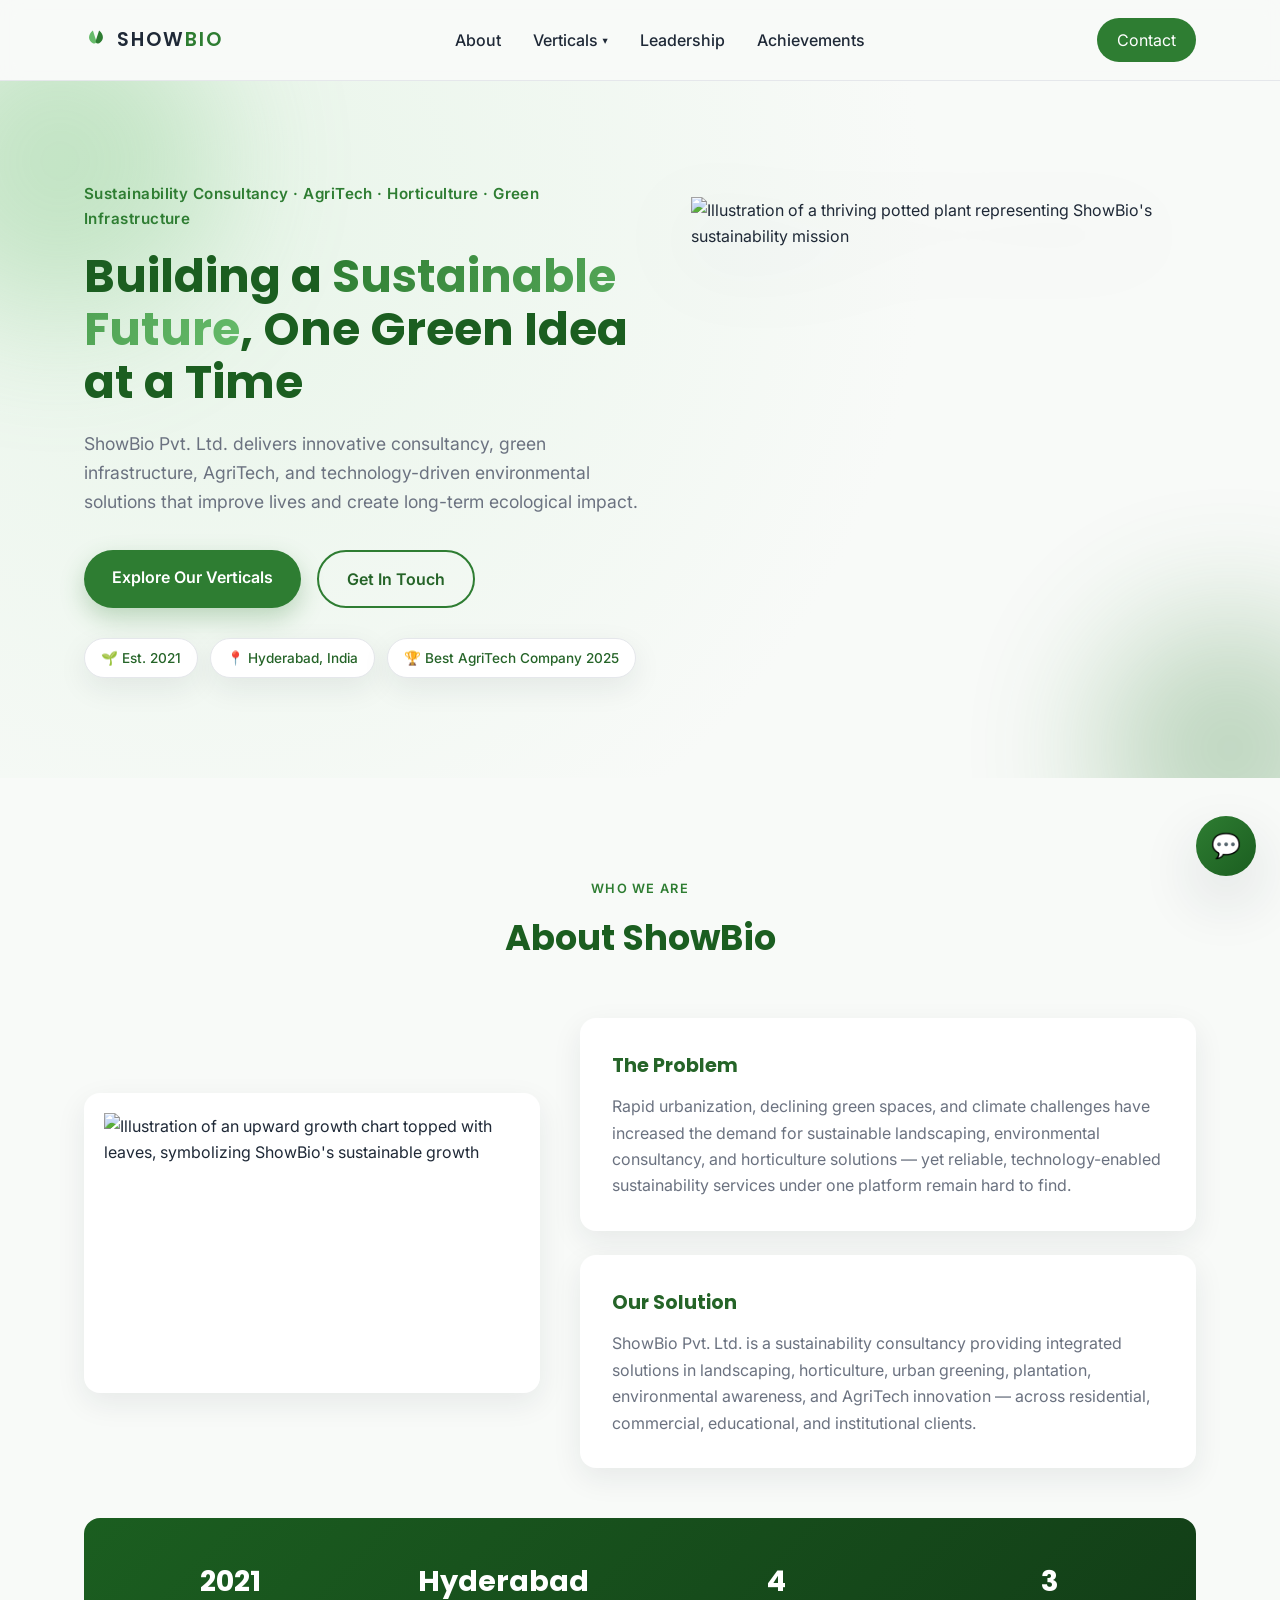
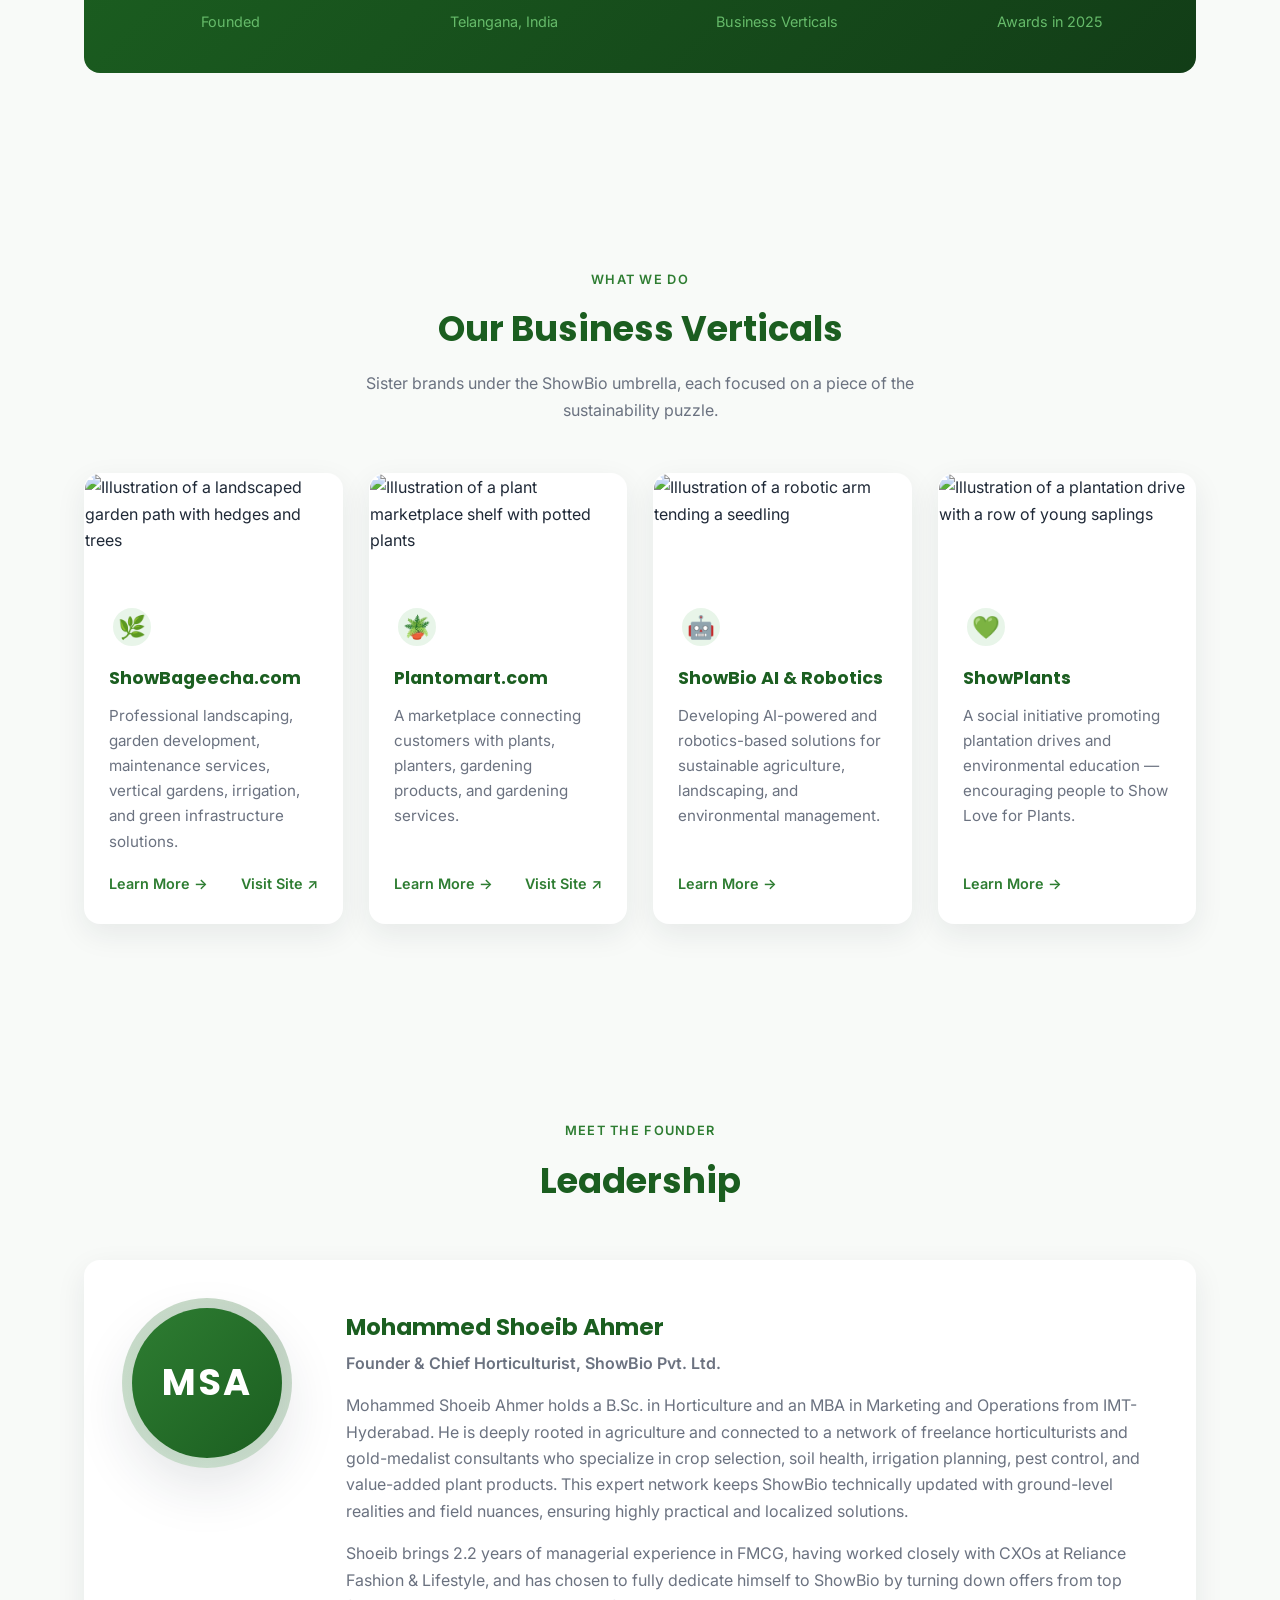
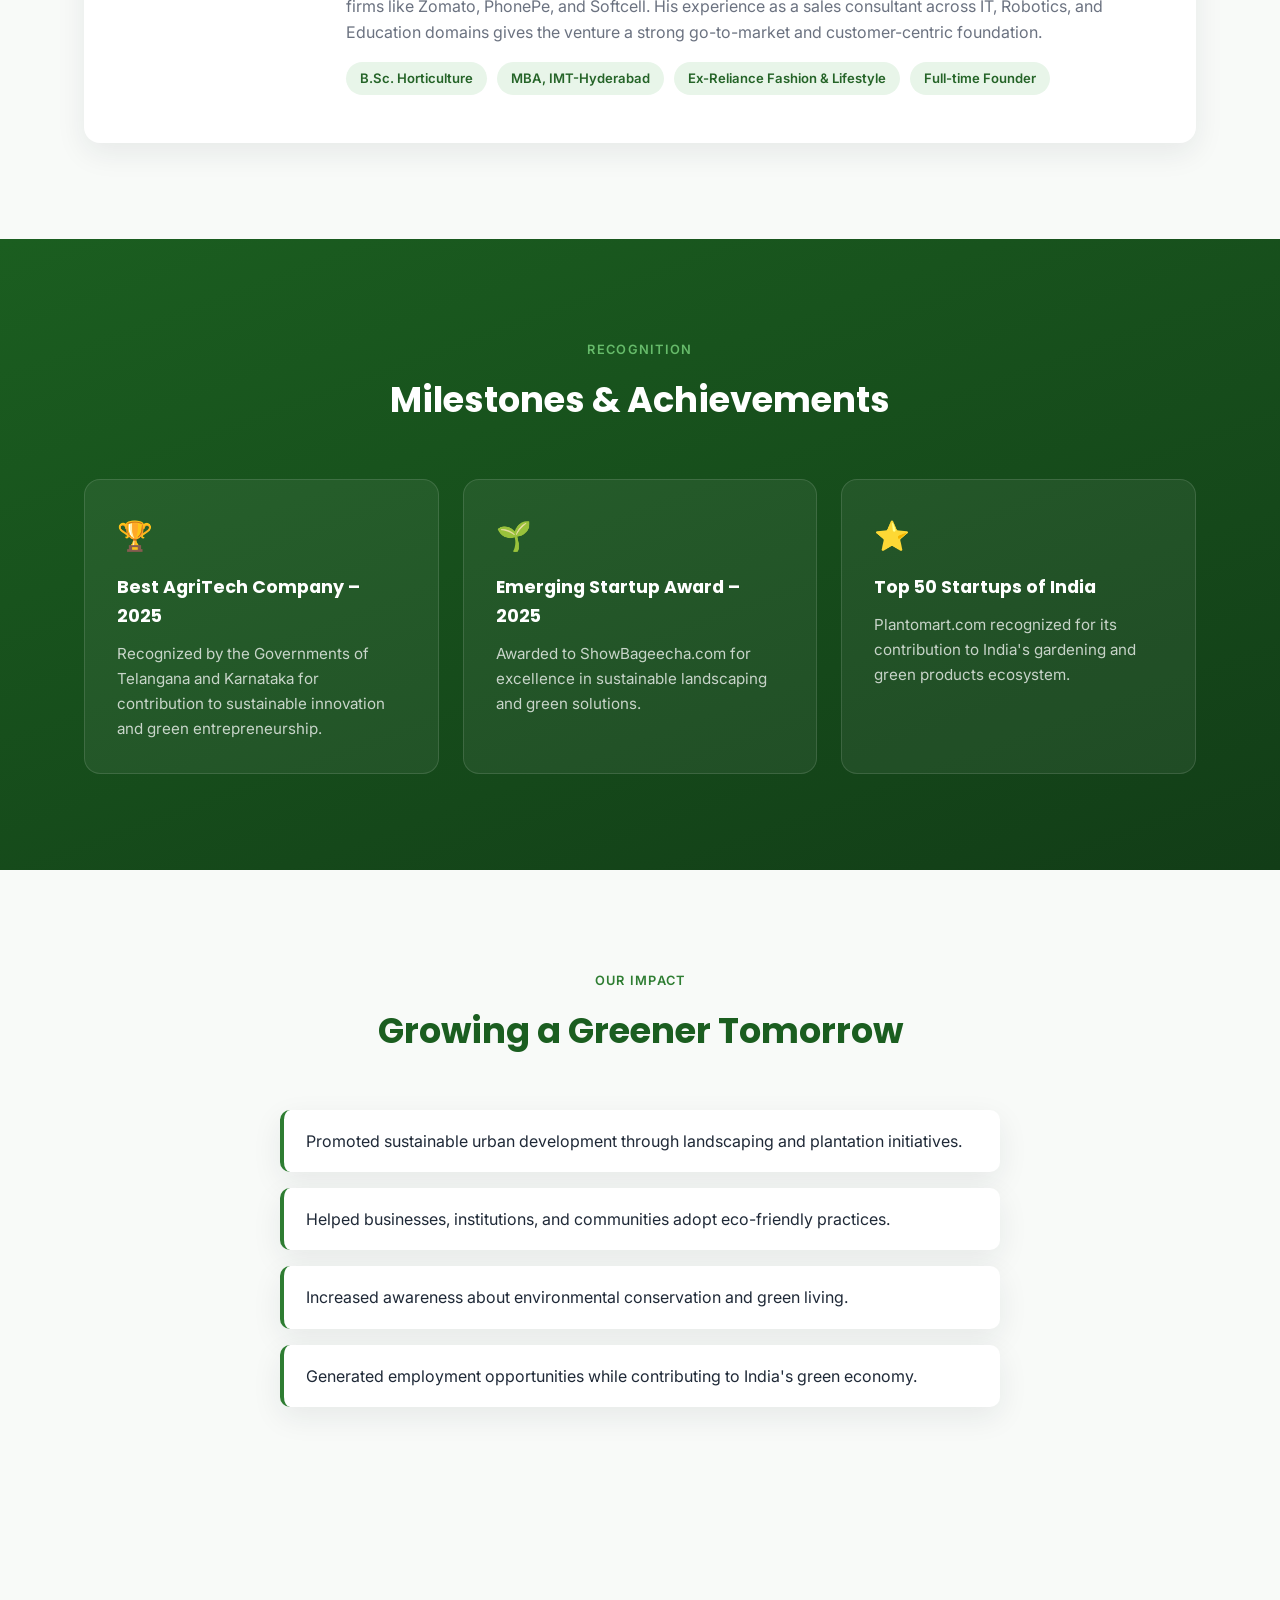
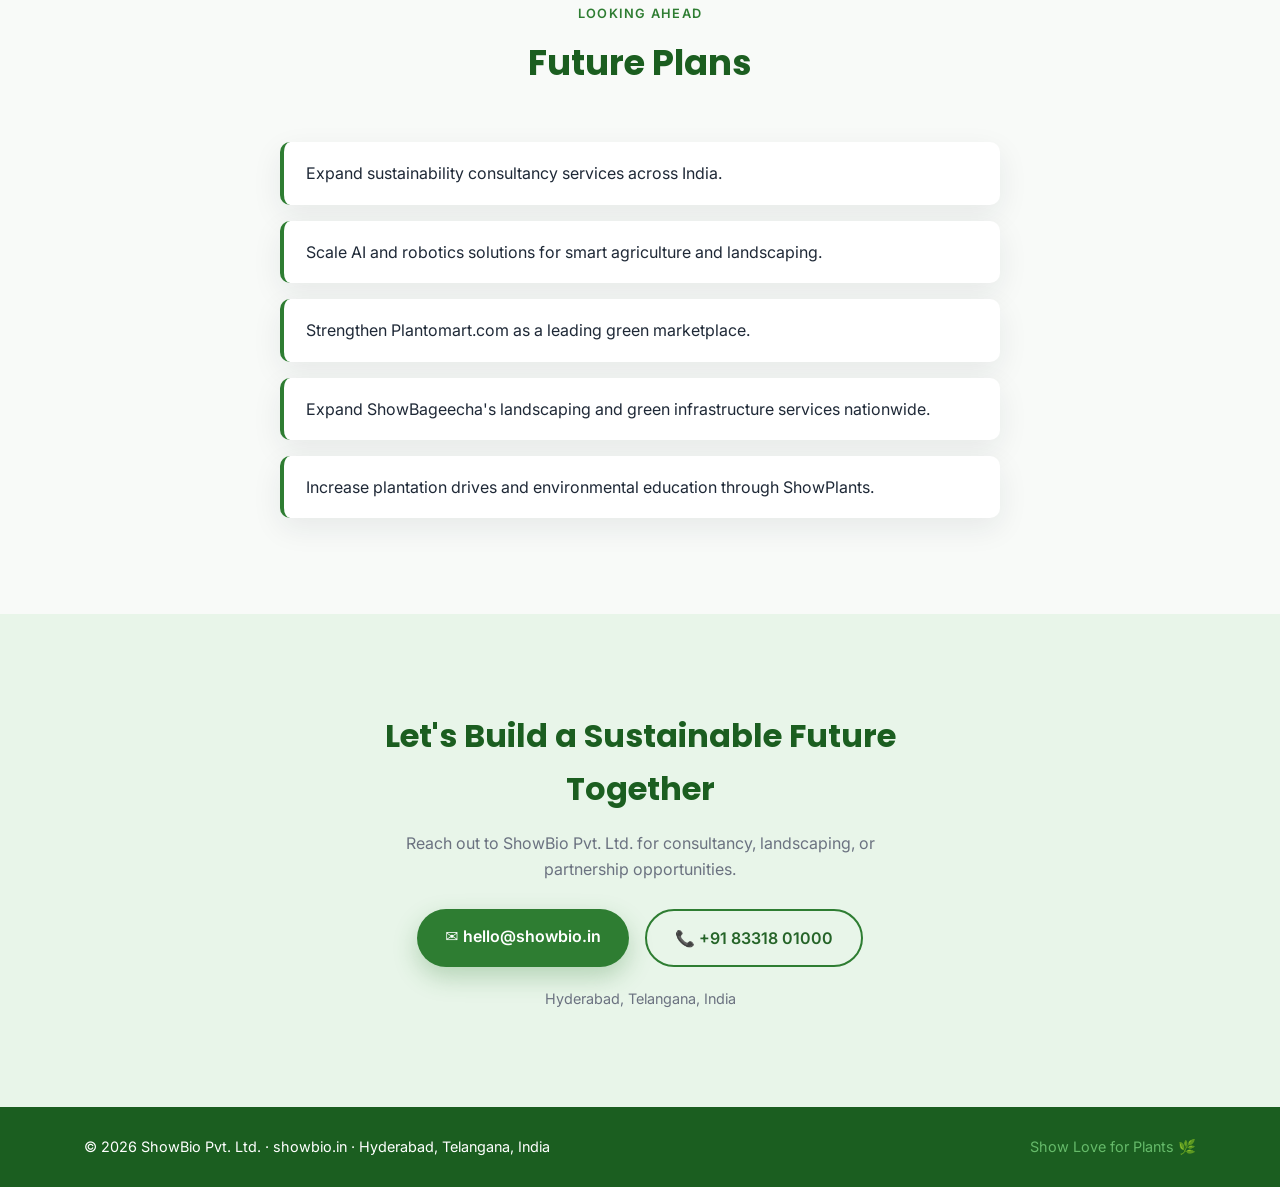
==== index.html @ b54aad0e "Add files via upload" ====
<!DOCTYPE html>
<html lang="en">
<head>
    <meta charset="UTF-8">
    <meta name="viewport" content="width=device-width, initial-scale=1.0">

    <title>ShowBio Pvt. Ltd. | Sustainability Consultancy, AgriTech &amp; Green Infrastructure | Hyderabad</title>
    <meta name="description" content="ShowBio Pvt. Ltd. is a Hyderabad-based sustainability consultancy delivering landscaping, AgriTech, green infrastructure and environmental solutions across India. Home to ShowBageecha, Plantomart, ShowBio AI & Robotics and ShowPlants.">
    <meta name="keywords" content="ShowBio, sustainability consultancy, AgriTech, landscaping Hyderabad, green infrastructure, horticulture consultancy, ShowBageecha, Plantomart, urban greening India">
    <meta name="author" content="ShowBio Pvt. Ltd.">
    <meta name="robots" content="index, follow">
    <link rel="canonical" href="https://showbio.in/">

    <meta property="og:type" content="website">
    <meta property="og:title" content="ShowBio Pvt. Ltd. | Sustainability Consultancy, AgriTech & Green Infrastructure">
    <meta property="og:description" content="Integrated sustainability consultancy across landscaping, AgriTech, green infrastructure and environmental education. Founded in Hyderabad, 2021.">
    <meta property="og:url" content="https://showbio.in/">
    <meta property="og:site_name" content="ShowBio Pvt. Ltd.">
    <meta name="twitter:card" content="summary">
    <meta name="twitter:title" content="ShowBio Pvt. Ltd. | Sustainability Consultancy & AgriTech">
    <meta name="twitter:description" content="Integrated sustainability consultancy across landscaping, AgriTech, green infrastructure and environmental education.">

    <link rel="icon" href="data:image/svg+xml,%3Csvg xmlns='http://www.w3.org/2000/svg' viewBox='0 0 100 100'%3E%3Ctext y='.9em' font-size='90'%3E%F0%9F%8C%BF%3C/text%3E%3C/svg%3E">

    <link rel="preconnect" href="https://fonts.googleapis.com">
    <link rel="preconnect" href="https://fonts.gstatic.com" crossorigin>
    <link href="https://fonts.googleapis.com/css2?family=Poppins:wght@600;700;800&family=Inter:wght@400;500;600&display=swap" rel="stylesheet">

    <link rel="stylesheet" href="style.css">

    <script type="application/ld+json">
    {
        "@context": "https://schema.org",
        "@type": "Organization",
        "name": "ShowBio Pvt. Ltd.",
        "url": "https://showbio.in",
        "foundingDate": "2021",
        "founder": {
            "@type": "Person",
            "name": "Mohammed Shoeib Ahmer",
            "jobTitle": "Founder & Chief Horticulturist"
        },
        "address": {
            "@type": "PostalAddress",
            "addressLocality": "Hyderabad",
            "addressRegion": "Telangana",
            "addressCountry": "IN"
        },
        "telephone": "+91-8331801000",
        "email": "hello@showbio.in",
        "sameAs": [
            "https://www.showbageecha.com",
            "https://www.plantomart.com"
        ],
        "award": [
            "Best AgriTech Company 2025 - Governments of Telangana and Karnataka",
            "Emerging Startup Award 2025 - ShowBageecha.com",
            "Top 50 Startups of India - Plantomart.com"
        ]
    }
    </script>
</head>
<body>

    <a href="#main" class="skip-link">Skip to content</a>

    <header class="site-header">
        <nav class="navbar container">
            <a href="#" class="logo-mark" aria-label="ShowBio home">
                <svg class="leaf-icon" viewBox="0 0 24 24" aria-hidden="true">
                    <path d="M12 2 C6 4 4 10 8 14 C10 16 12 15 12 12 C12 9 12 5 12 2Z" fill="#66bb6a" transform="rotate(-18 12 12)"/>
                    <path d="M12 2 C18 4 20 10 16 14 C14 16 12 15 12 12 C12 9 12 5 12 2Z" fill="#2e7d32" transform="rotate(18 12 12)"/>
                </svg>
                <span class="logo-word">SHOW<span class="logo-accent">BIO</span></span>
            </a>
            <ul class="nav-links" id="navLinks">
                <li><a href="#about">About</a></li>
                <li class="has-dropdown">
                    <button class="dropdown-toggle" aria-haspopup="true" aria-expanded="false">Verticals <span class="chevron" aria-hidden="true">&#9662;</span></button>
                    <ul class="dropdown-menu">
                        <li><a href="showbageecha.html">🌿 ShowBageecha</a></li>
                        <li><a href="plantomart.html">🪴 Plantomart</a></li>
                        <li><a href="ai-robotics.html">🤖 AI &amp; Robotics</a></li>
                        <li><a href="showplants.html">💚 ShowPlants</a></li>
                    </ul>
                </li>
                <li><a href="#leadership">Leadership</a></li>
                <li><a href="#achievements">Achievements</a></li>
                <li class="nav-contact-mobile"><a href="#contact" class="btn-nav">Contact</a></li>
            </ul>
            <div class="nav-right">
                <a href="#contact" class="btn-nav desktop-cta">Contact</a>
                <button class="nav-toggle" id="navToggle" aria-label="Toggle navigation" aria-expanded="false">
                    <span></span><span></span><span></span>
                </button>
            </div>
        </nav>
    </header>

    <main id="main">
        <section class="hero">
            <div class="hero-blob blob-1" aria-hidden="true"></div>
            <div class="hero-blob blob-2" aria-hidden="true"></div>
            <div class="container hero-grid">
                <div class="hero-content reveal">
                    <p class="eyebrow">Sustainability Consultancy &middot; AgriTech &middot; Horticulture &middot; Green Infrastructure</p>
                    <h1>Building a <span class="text-gradient">Sustainable Future</span>, One Green Idea at a Time</h1>
                    <p class="hero-sub">
                        ShowBio Pvt. Ltd. delivers innovative consultancy, green infrastructure, AgriTech,
                        and technology-driven environmental solutions that improve lives and create
                        long-term ecological impact.
                    </p>
                    <div class="hero-cta">
                        <a href="#verticals" class="btn btn-primary">Explore Our Verticals</a>
                        <a href="#contact" class="btn btn-outline">Get In Touch</a>
                    </div>
                    <div class="hero-chips">
                        <span>🌱 Est. 2021</span>
                        <span>📍 Hyderabad, India</span>
                        <span>🏆 Best AgriTech Company 2025</span>
                    </div>
                </div>
                <div class="hero-media reveal">
                    <img src="assets/hero-illustration.svg" alt="Illustration of a thriving potted plant representing ShowBio's sustainability mission" width="520" height="480">
                </div>
            </div>
        </section>

        <section id="about" class="section about">
            <div class="container">
                <div class="section-heading reveal">
                    <span class="tag">Who We Are</span>
                    <h2>About ShowBio</h2>
                </div>
                <div class="about-split">
                    <div class="about-media reveal">
                        <img src="assets/img-growth.svg" alt="Illustration of an upward growth chart topped with leaves, symbolizing ShowBio's sustainable growth" width="400" height="260">
                    </div>
                    <div class="about-grid">
                        <div class="about-card reveal">
                            <h3>The Problem</h3>
                            <p>
                                Rapid urbanization, declining green spaces, and climate challenges have
                                increased the demand for sustainable landscaping, environmental consultancy,
                                and horticulture solutions &mdash; yet reliable, technology-enabled sustainability
                                services under one platform remain hard to find.
                            </p>
                        </div>
                        <div class="about-card reveal">
                            <h3>Our Solution</h3>
                            <p>
                                ShowBio Pvt. Ltd. is a sustainability consultancy providing integrated solutions
                                in landscaping, horticulture, urban greening, plantation, environmental awareness,
                                and AgriTech innovation &mdash; across residential, commercial, educational, and
                                institutional clients.
                            </p>
                        </div>
                    </div>
                </div>
                <div class="facts-strip reveal">
                    <div class="fact"><strong data-count="2021" data-suffix="">0</strong><span>Founded</span></div>
                    <div class="fact"><strong>Hyderabad</strong><span>Telangana, India</span></div>
                    <div class="fact"><strong data-count="4" data-suffix="">0</strong><span>Business Verticals</span></div>
                    <div class="fact"><strong data-count="3" data-suffix="">0</strong><span>Awards in 2025</span></div>
                </div>
            </div>
        </section>

        <section id="verticals" class="section verticals">
            <div class="container">
                <div class="section-heading reveal">
                    <span class="tag">What We Do</span>
                    <h2>Our Business Verticals</h2>
                    <p class="section-sub">Sister brands under the ShowBio umbrella, each focused on a piece of the sustainability puzzle.</p>
                </div>
                <div class="card-grid">
                    <article class="vertical-card reveal">
                        <div class="card-cover">
                            <img src="assets/img-landscaping.svg" alt="Illustration of a landscaped garden path with hedges and trees" width="400" height="240" loading="lazy">
                        </div>
                        <div class="vertical-card-body">
                            <div class="icon-badge">🌿</div>
                            <h3>ShowBageecha.com</h3>
                            <p>Professional landscaping, garden development, maintenance services, vertical gardens, irrigation, and green infrastructure solutions.</p>
                            <div class="card-link-row">
                                <a href="showbageecha.html" class="card-link">Learn More &rarr;</a>
                                <a href="https://www.showbageecha.com" target="_blank" rel="noopener noreferrer" class="card-link">Visit Site &nearr;</a>
                            </div>
                        </div>
                    </article>
                    <article class="vertical-card reveal">
                        <div class="card-cover">
                            <img src="assets/img-marketplace.svg" alt="Illustration of a plant marketplace shelf with potted plants" width="400" height="240" loading="lazy">
                        </div>
                        <div class="vertical-card-body">
                            <div class="icon-badge">🪴</div>
                            <h3>Plantomart.com</h3>
                            <p>A marketplace connecting customers with plants, planters, gardening products, and gardening services.</p>
                            <div class="card-link-row">
                                <a href="plantomart.html" class="card-link">Learn More &rarr;</a>
                                <a href="https://www.plantomart.com" target="_blank" rel="noopener noreferrer" class="card-link">Visit Site &nearr;</a>
                            </div>
                        </div>
                    </article>
                    <article class="vertical-card reveal">
                        <div class="card-cover">
                            <img src="assets/img-robotics.svg" alt="Illustration of a robotic arm tending a seedling" width="400" height="240" loading="lazy">
                        </div>
                        <div class="vertical-card-body">
                            <div class="icon-badge">🤖</div>
                            <h3>ShowBio AI &amp; Robotics</h3>
                            <p>Developing AI-powered and robotics-based solutions for sustainable agriculture, landscaping, and environmental management.</p>
                            <a href="ai-robotics.html" class="card-link">Learn More &rarr;</a>
                        </div>
                    </article>
                    <article class="vertical-card reveal">
                        <div class="card-cover">
                            <img src="assets/img-plantation.svg" alt="Illustration of a plantation drive with a row of young saplings" width="400" height="240" loading="lazy">
                        </div>
                        <div class="vertical-card-body">
                            <div class="icon-badge">💚</div>
                            <h3>ShowPlants</h3>
                            <p>A social initiative promoting plantation drives and environmental education &mdash; encouraging people to Show Love for Plants.</p>
                            <a href="showplants.html" class="card-link">Learn More &rarr;</a>
                        </div>
                    </article>
                </div>
            </div>
        </section>

        <section id="leadership" class="section leadership">
            <div class="container">
                <div class="section-heading reveal">
                    <span class="tag">Meet the Founder</span>
                    <h2>Leadership</h2>
                </div>
                <div class="leader-card reveal">
                    <div class="leader-avatar-wrap">
                        <div class="leader-avatar-ring" aria-hidden="true"></div>
                        <div class="leader-avatar" aria-hidden="true">MSA</div>
                    </div>
                    <div class="leader-body">
                        <h3>Mohammed Shoeib Ahmer</h3>
                        <p class="leader-title">Founder &amp; Chief Horticulturist, ShowBio Pvt. Ltd.</p>
                        <p>
                            Mohammed Shoeib Ahmer holds a B.Sc. in Horticulture and an MBA in Marketing and
                            Operations from IMT-Hyderabad. He is deeply rooted in agriculture and connected to
                            a network of freelance horticulturists and gold-medalist consultants who specialize
                            in crop selection, soil health, irrigation planning, pest control, and value-added
                            plant products. This expert network keeps ShowBio technically updated with
                            ground-level realities and field nuances, ensuring highly practical and localized
                            solutions.
                        </p>
                        <p>
                            Shoeib brings 2.2 years of managerial experience in FMCG, having worked closely with
                            CXOs at Reliance Fashion &amp; Lifestyle, and has chosen to fully dedicate himself to
                            ShowBio by turning down offers from top firms like Zomato, PhonePe, and Softcell.
                            His experience as a sales consultant across IT, Robotics, and Education domains gives
                            the venture a strong go-to-market and customer-centric foundation.
                        </p>
                        <div class="leader-tags">
                            <span>B.Sc. Horticulture</span>
                            <span>MBA, IMT-Hyderabad</span>
                            <span>Ex-Reliance Fashion &amp; Lifestyle</span>
                            <span>Full-time Founder</span>
                        </div>
                    </div>
                </div>
            </div>
        </section>

        <section id="achievements" class="section achievements">
            <div class="container">
                <div class="section-heading light reveal">
                    <span class="tag">Recognition</span>
                    <h2>Milestones &amp; Achievements</h2>
                </div>
                <div class="achievement-grid">
                    <div class="achievement-card reveal">
                        <div class="badge">🏆</div>
                        <h3>Best AgriTech Company &ndash; 2025</h3>
                        <p>Recognized by the Governments of Telangana and Karnataka for contribution to sustainable innovation and green entrepreneurship.</p>
                    </div>
                    <div class="achievement-card reveal">
                        <div class="badge">🌱</div>
                        <h3>Emerging Startup Award &ndash; 2025</h3>
                        <p>Awarded to ShowBageecha.com for excellence in sustainable landscaping and green solutions.</p>
                    </div>
                    <div class="achievement-card reveal">
                        <div class="badge">⭐</div>
                        <h3>Top 50 Startups of India</h3>
                        <p>Plantomart.com recognized for its contribution to India's gardening and green products ecosystem.</p>
                    </div>
                </div>
            </div>
        </section>

        <section id="impact" class="section impact">
            <div class="container">
                <div class="section-heading reveal">
                    <span class="tag">Our Impact</span>
                    <h2>Growing a Greener Tomorrow</h2>
                </div>
                <ul class="impact-list reveal">
                    <li>Promoted sustainable urban development through landscaping and plantation initiatives.</li>
                    <li>Helped businesses, institutions, and communities adopt eco-friendly practices.</li>
                    <li>Increased awareness about environmental conservation and green living.</li>
                    <li>Generated employment opportunities while contributing to India's green economy.</li>
                </ul>
            </div>
        </section>

        <section id="future" class="section future">
            <div class="container">
                <div class="section-heading reveal">
                    <span class="tag">Looking Ahead</span>
                    <h2>Future Plans</h2>
                </div>
                <ul class="future-list reveal">
                    <li>Expand sustainability consultancy services across India.</li>
                    <li>Scale AI and robotics solutions for smart agriculture and landscaping.</li>
                    <li>Strengthen Plantomart.com as a leading green marketplace.</li>
                    <li>Expand ShowBageecha's landscaping and green infrastructure services nationwide.</li>
                    <li>Increase plantation drives and environmental education through ShowPlants.</li>
                </ul>
            </div>
        </section>

        <section id="contact" class="section contact">
            <div class="container contact-inner reveal">
                <h2>Let's Build a Sustainable Future Together</h2>
                <p>Reach out to ShowBio Pvt. Ltd. for consultancy, landscaping, or partnership opportunities.</p>
                <div class="contact-actions">
                    <a href="mailto:hello@showbio.in" class="btn btn-primary">✉ hello@showbio.in</a>
                    <a href="tel:+918331801000" class="btn btn-outline">📞 +91 83318 01000</a>
                </div>
                <address>Hyderabad, Telangana, India</address>
            </div>
        </section>
    </main>

    <footer class="site-footer">
        <div class="container footer-inner">
            <p>&copy; 2026 ShowBio Pvt. Ltd. &middot; showbio.in &middot; Hyderabad, Telangana, India</p>
            <p class="footer-tag">Show Love for Plants 🌿</p>
        </div>
    </footer>

    <div class="chatbot" id="chatbot">
        <button class="chatbot-toggle" id="chatbotToggle" aria-label="Open ShowBio Assistant chat" aria-expanded="false">💬</button>
        <div class="chatbot-panel" id="chatbotPanel" role="dialog" aria-label="ShowBio Assistant chat" hidden>
            <div class="chatbot-header">
                <div>
                    <strong>ShowBio Assistant</strong>
                    <span>Usually replies instantly</span>
                </div>
                <button class="chatbot-close" id="chatbotClose" aria-label="Close chat">&times;</button>
            </div>
            <div class="chatbot-messages" id="chatbotMessages">
                <div class="chatbot-msg bot">👋 Hi! I'm the ShowBio Assistant. Pick a topic below to get started.</div>
            </div>
            <div class="chatbot-quick-replies" id="chatbotQuickReplies">
                <button data-topic="services">Services</button>
                <button data-topic="mentorship">Mentorship</button>
                <button data-topic="agri">Agri</button>
                <button data-topic="startup">Startup Support</button>
                <button data-topic="appointment">Book an Appointment</button>
                <button data-topic="contact">Contact Us</button>
            </div>
        </div>
    </div>

    <script src="script.js"></script>
</body>
</html>
---- style.css ----
:root {
    --green-950: #123d17;
    --green-900: #1b5e20;
    --green-700: #256428;
    --green-600: #2e7d32;
    --green-400: #66bb6a;
    --green-100: #e8f5e9;
    --cream: #f8faf8;
    --ink: #1f2937;
    --muted: #6b7280;
    --white: #ffffff;
    --border: #e5e7eb;
    --radius: 16px;
    --shadow: 0 10px 30px rgba(31, 41, 55, 0.08);
    --shadow-lg: 0 24px 60px rgba(31, 41, 55, 0.14);
    --font-heading: "Poppins", "Segoe UI", sans-serif;
    --font-body: "Inter", "Segoe UI", system-ui, sans-serif;
}

* { box-sizing: border-box; margin: 0; padding: 0; }

html { scroll-behavior: smooth; }

body {
    font-family: var(--font-body);
    color: var(--ink);
    background: var(--cream);
    line-height: 1.65;
    overflow-x: hidden;
}

h1, h2, h3 { font-family: var(--font-heading); }

.container {
    max-width: 1160px;
    margin: 0 auto;
    padding: 0 24px;
}

img { max-width: 100%; display: block; }

a { text-decoration: none; color: inherit; }

ul { list-style: none; }

.skip-link {
    position: absolute;
    left: -999px;
    top: 0;
    background: var(--green-700);
    color: var(--white);
    padding: 12px 20px;
    z-index: 1000;
    border-radius: 0 0 8px 0;
}

.skip-link:focus { left: 0; }

/* Header / Nav */
.site-header {
    position: sticky;
    top: 0;
    z-index: 100;
    background: rgba(248, 250, 248, 0.85);
    backdrop-filter: blur(10px);
    border-bottom: 1px solid var(--border);
    transition: box-shadow 0.25s ease, padding 0.25s ease;
}

.site-header.scrolled {
    box-shadow: 0 6px 24px rgba(31, 41, 55, 0.08);
}

.navbar {
    display: grid;
    grid-template-columns: auto 1fr auto;
    align-items: center;
    gap: 20px;
    padding: 18px 24px;
}

.logo-mark {
    display: inline-flex;
    align-items: center;
    gap: 9px;
}

.leaf-icon {
    width: 24px;
    height: 24px;
}

.logo-word {
    font-family: var(--font-heading);
    font-weight: 600;
    letter-spacing: 0.1em;
    font-size: 1.2rem;
    color: var(--ink);
}

.logo-accent { color: var(--green-600); }

.nav-links {
    display: flex;
    align-items: center;
    justify-content: center;
    gap: 32px;
    font-weight: 500;
    grid-column: 2;
}

.nav-links a {
    color: var(--ink);
    position: relative;
    transition: color 0.2s ease;
}

.nav-links a:not(.btn-nav)::after {
    content: "";
    position: absolute;
    left: 0;
    bottom: -4px;
    width: 0;
    height: 2px;
    background: var(--green-600);
    transition: width 0.2s ease;
}

.nav-links a:not(.btn-nav):hover::after { width: 100%; }

.nav-links a:hover { color: var(--green-600); }

.nav-links a.active { color: var(--green-600); }
.nav-links a.active::after { width: 100%; }

.nav-contact-mobile { display: none; }

/* Dropdown */
.has-dropdown { position: relative; }

.dropdown-toggle {
    display: inline-flex;
    align-items: center;
    gap: 5px;
    background: none;
    border: none;
    font: inherit;
    font-weight: 500;
    color: var(--ink);
    cursor: pointer;
    padding: 0;
}

.dropdown-toggle:hover { color: var(--green-600); }

.chevron {
    font-size: 0.65em;
    transition: transform 0.2s ease;
}

.has-dropdown.open .chevron,
.has-dropdown:hover .chevron { transform: rotate(180deg); }

.dropdown-menu {
    position: absolute;
    top: calc(100% + 18px);
    left: 50%;
    transform: translateX(-50%);
    background: var(--white);
    border-radius: 14px;
    box-shadow: var(--shadow-lg);
    padding: 10px;
    min-width: 210px;
    display: none;
    flex-direction: column;
    gap: 2px;
    z-index: 200;
}

.has-dropdown:hover .dropdown-menu,
.has-dropdown.open .dropdown-menu { display: flex; }

.dropdown-menu a {
    padding: 10px 14px;
    border-radius: 8px;
    font-weight: 500;
    font-size: 0.92rem;
    display: flex;
    align-items: center;
    gap: 8px;
    transition: background 0.15s ease, color 0.15s ease;
}

.dropdown-menu a:hover {
    background: var(--green-100);
    color: var(--green-700);
}

.nav-right {
    grid-column: 3;
    display: flex;
    align-items: center;
    gap: 16px;
    justify-self: end;
}

.btn-nav {
    background: var(--green-600);
    color: var(--white) !important;
    padding: 9px 20px;
    border-radius: 999px;
    transition: background 0.2s ease, transform 0.2s ease;
}

.btn-nav:hover { background: var(--green-700); transform: translateY(-1px); }

.nav-toggle {
    display: none;
    flex-direction: column;
    gap: 5px;
    background: none;
    border: none;
    cursor: pointer;
}

.nav-toggle span {
    width: 26px;
    height: 2px;
    background: var(--green-900);
}

/* Hero */
.hero {
    position: relative;
    background: radial-gradient(circle at 15% 20%, var(--green-100), var(--cream) 60%);
    padding: 100px 0;
    overflow: hidden;
}

.hero-blob {
    position: absolute;
    border-radius: 50%;
    filter: blur(70px);
    opacity: 0.3;
    z-index: 0;
    animation: float 8s ease-in-out infinite;
}

.blob-1 {
    width: 320px;
    height: 320px;
    background: var(--green-400);
    top: -80px;
    left: -100px;
}

.blob-2 {
    width: 260px;
    height: 260px;
    background: var(--green-600);
    bottom: -100px;
    right: -80px;
    animation-delay: -4s;
}

@keyframes float {
    0%, 100% { transform: translateY(0); }
    50% { transform: translateY(-24px); }
}

.hero-grid {
    position: relative;
    z-index: 1;
    display: grid;
    grid-template-columns: 1.05fr 0.95fr;
    align-items: center;
    gap: 48px;
}

.hero-content { max-width: 560px; }

.eyebrow {
    color: var(--green-600);
    font-weight: 600;
    letter-spacing: 0.03em;
    margin-bottom: 18px;
    font-size: 0.95rem;
}

.hero h1 {
    font-weight: 700;
    font-size: clamp(2rem, 3.6vw, 3.1rem);
    color: var(--green-900);
    line-height: 1.15;
    margin-bottom: 20px;
}

.text-gradient {
    background: linear-gradient(120deg, var(--green-600), var(--green-400));
    -webkit-background-clip: text;
    background-clip: text;
    color: transparent;
}

.hero-sub {
    color: var(--muted);
    font-size: 1.1rem;
    margin-bottom: 34px;
}

.hero-cta {
    display: flex;
    gap: 16px;
    flex-wrap: wrap;
    margin-bottom: 30px;
}

.hero-chips {
    display: flex;
    gap: 12px;
    flex-wrap: wrap;
}

.hero-chips span {
    background: var(--white);
    border: 1px solid var(--border);
    box-shadow: var(--shadow);
    border-radius: 999px;
    padding: 8px 16px;
    font-size: 0.85rem;
    color: var(--green-700);
    font-weight: 500;
}

.hero-media {
    position: relative;
    z-index: 1;
}

.hero-media img {
    width: 100%;
    height: auto;
    filter: drop-shadow(0 24px 40px rgba(31, 41, 55, 0.18));
}

.btn {
    display: inline-block;
    padding: 14px 28px;
    border-radius: 999px;
    font-weight: 600;
    transition: all 0.2s ease;
}

.btn-primary {
    background: var(--green-600);
    color: var(--white);
    box-shadow: 0 10px 24px rgba(46, 125, 50, 0.28);
}

.btn-primary:hover {
    background: var(--green-700);
    transform: translateY(-2px);
    box-shadow: 0 14px 30px rgba(46, 125, 50, 0.34);
}

.btn-outline {
    border: 2px solid var(--green-600);
    color: var(--green-700);
}

.btn-outline:hover {
    background: var(--green-100);
    transform: translateY(-2px);
}

/* Section shared */
.section { padding: 96px 0; }

.section-heading {
    text-align: center;
    max-width: 620px;
    margin: 0 auto 50px;
}

.tag {
    display: inline-block;
    color: var(--green-600);
    font-weight: 600;
    text-transform: uppercase;
    font-size: 0.8rem;
    letter-spacing: 0.1em;
    margin-bottom: 10px;
}

.section-heading h2 {
    font-weight: 700;
    font-size: 2.2rem;
    color: var(--green-900);
}

.section-sub {
    color: var(--muted);
    margin-top: 12px;
}

.section-heading.light .tag { color: var(--green-400); }
.section-heading.light h2 { color: var(--white); }

/* Reveal on scroll */
.reveal {
    opacity: 0;
    transform: translateY(24px);
    transition: opacity 0.6s ease, transform 0.6s ease;
}

.reveal.in-view {
    opacity: 1;
    transform: translateY(0);
}

/* About */
.about-split {
    display: grid;
    grid-template-columns: 0.85fr 1.15fr;
    gap: 40px;
    align-items: center;
    margin-bottom: 50px;
}

.about-media {
    background: var(--white);
    border-radius: var(--radius);
    box-shadow: var(--shadow);
    padding: 20px;
}

.about-grid {
    display: grid;
    grid-template-columns: 1fr;
    gap: 24px;
}

.about-card {
    background: var(--white);
    padding: 32px;
    border-radius: var(--radius);
    box-shadow: var(--shadow);
    transition: transform 0.25s ease, box-shadow 0.25s ease;
}

.about-card:hover {
    transform: translateY(-4px);
    box-shadow: var(--shadow-lg);
}

.about-card h3 {
    color: var(--green-700);
    margin-bottom: 12px;
    font-size: 1.2rem;
}

.about-card p { color: var(--muted); }

.facts-strip {
    display: grid;
    grid-template-columns: repeat(4, 1fr);
    gap: 20px;
    background: linear-gradient(135deg, var(--green-900), var(--green-950));
    border-radius: var(--radius);
    padding: 40px 20px;
}

.fact {
    text-align: center;
    color: var(--white);
    display: flex;
    flex-direction: column;
    gap: 4px;
}

.fact strong { font-size: 1.8rem; font-family: var(--font-heading); }
.fact span { color: var(--green-400); font-size: 0.9rem; }

/* Verticals */
.card-grid {
    display: grid;
    grid-template-columns: repeat(auto-fit, minmax(240px, 1fr));
    gap: 26px;
}

.vertical-card {
    background: var(--white);
    border-radius: var(--radius);
    box-shadow: var(--shadow);
    border: 1px solid transparent;
    transition: transform 0.25s ease, border-color 0.25s ease, box-shadow 0.25s ease;
    display: flex;
    flex-direction: column;
    overflow: hidden;
}

.vertical-card:hover {
    transform: translateY(-8px);
    border-color: var(--green-400);
    box-shadow: var(--shadow-lg);
}

.card-cover {
    aspect-ratio: 5 / 3;
    overflow: hidden;
}

.card-cover img {
    width: 100%;
    height: 100%;
    object-fit: cover;
    transition: transform 0.4s ease;
}

.vertical-card:hover .card-cover img { transform: scale(1.06); }

.vertical-card-body {
    padding: 26px 24px 28px;
    display: flex;
    flex-direction: column;
    flex-grow: 1;
}

.icon-badge {
    font-size: 1.4rem;
    margin-bottom: 14px;
    width: 46px;
    height: 46px;
    display: flex;
    align-items: center;
    justify-content: center;
    background: var(--green-100);
    border-radius: 50%;
    margin-top: -50px;
    border: 4px solid var(--white);
}

.vertical-card h3 {
    color: var(--green-900);
    margin-bottom: 10px;
    font-size: 1.1rem;
}

.vertical-card p {
    color: var(--muted);
    font-size: 0.95rem;
    margin-bottom: 18px;
    flex-grow: 1;
}

.card-link {
    color: var(--green-600);
    font-weight: 600;
    font-size: 0.9rem;
    transition: color 0.2s ease;
}

.card-link:hover { color: var(--green-700); text-decoration: underline; }

.card-link-row {
    display: flex;
    justify-content: space-between;
    gap: 12px;
}

.feature-card {
    background: var(--white);
    padding: 32px 26px;
    border-radius: var(--radius);
    box-shadow: var(--shadow);
    border: 1px solid transparent;
    transition: transform 0.25s ease, border-color 0.25s ease, box-shadow 0.25s ease;
}

.feature-card:hover {
    transform: translateY(-6px);
    border-color: var(--green-400);
    box-shadow: var(--shadow-lg);
}

.feature-card .icon-badge { margin-top: 0; }

.feature-card h3 {
    color: var(--green-900);
    margin-bottom: 10px;
    font-size: 1.1rem;
}

.feature-card p {
    color: var(--muted);
    font-size: 0.95rem;
}

/* Leadership */
.leader-card {
    background: var(--white);
    border-radius: var(--radius);
    box-shadow: var(--shadow);
    padding: 48px;
    display: grid;
    grid-template-columns: 170px 1fr;
    gap: 44px;
    align-items: start;
}

.leader-avatar-wrap {
    position: relative;
    width: 150px;
    height: 150px;
}

.leader-avatar-ring {
    position: absolute;
    inset: -10px;
    border-radius: 50%;
    background: conic-gradient(from 180deg, var(--green-400), var(--green-600), var(--green-900), var(--green-400));
    opacity: 0.25;
}

.leader-avatar {
    position: relative;
    width: 150px;
    height: 150px;
    border-radius: 50%;
    background: linear-gradient(135deg, var(--green-600), var(--green-900));
    color: var(--white);
    font-family: var(--font-heading);
    font-weight: 700;
    font-size: 2.3rem;
    display: flex;
    align-items: center;
    justify-content: center;
    letter-spacing: 0.05em;
    box-shadow: var(--shadow-lg);
}

.leader-body h3 {
    font-size: 1.45rem;
    color: var(--green-900);
    margin-bottom: 4px;
}

.leader-title {
    color: var(--green-600);
    font-weight: 600;
    margin-bottom: 18px;
}

.leader-body p {
    color: var(--muted);
    margin-bottom: 16px;
}

.leader-tags {
    display: flex;
    flex-wrap: wrap;
    gap: 10px;
    margin-top: 8px;
}

.leader-tags span {
    background: var(--green-100);
    color: var(--green-700);
    font-size: 0.82rem;
    font-weight: 600;
    padding: 6px 14px;
    border-radius: 999px;
}

/* Achievements (dark section) */
.achievements {
    background: linear-gradient(160deg, var(--green-900), var(--green-950));
}

.achievement-grid {
    display: grid;
    grid-template-columns: repeat(3, 1fr);
    gap: 24px;
}

.achievement-card {
    background: rgba(255, 255, 255, 0.06);
    border: 1px solid rgba(255, 255, 255, 0.12);
    border-radius: var(--radius);
    padding: 32px;
    color: var(--white);
    transition: transform 0.25s ease, background 0.25s ease;
}

.achievement-card:hover {
    transform: translateY(-6px);
    background: rgba(255, 255, 255, 0.1);
}

.badge { font-size: 1.8rem; margin-bottom: 14px; }

.achievement-card h3 {
    margin-bottom: 10px;
    font-size: 1.1rem;
}

.achievement-card p {
    color: rgba(255, 255, 255, 0.75);
    font-size: 0.95rem;
}

/* Impact / Future lists */
.impact-list, .future-list {
    max-width: 720px;
    margin: 0 auto;
    display: flex;
    flex-direction: column;
    gap: 16px;
}

.impact-list li, .future-list li {
    background: var(--white);
    border-left: 4px solid var(--green-600);
    border-radius: 10px;
    padding: 18px 22px;
    box-shadow: var(--shadow);
    color: var(--ink);
    transition: transform 0.2s ease, box-shadow 0.2s ease;
}

.impact-list li:hover, .future-list li:hover {
    transform: translateX(6px);
    box-shadow: var(--shadow-lg);
}

/* Contact */
.contact {
    background: var(--green-100);
    text-align: center;
}

.contact-inner { max-width: 600px; margin: 0 auto; }

.contact h2 {
    color: var(--green-900);
    font-size: 2rem;
    margin-bottom: 14px;
}

.contact p {
    color: var(--muted);
    margin-bottom: 26px;
}

.contact-actions {
    display: flex;
    gap: 16px;
    justify-content: center;
    flex-wrap: wrap;
    margin-bottom: 20px;
}

.contact address {
    font-style: normal;
    color: var(--muted);
    font-size: 0.9rem;
}

/* Footer */
.site-footer {
    background: var(--green-900);
    color: var(--white);
    padding: 28px 0;
}

.footer-inner {
    display: flex;
    justify-content: space-between;
    flex-wrap: wrap;
    gap: 8px;
    font-size: 0.9rem;
}

.footer-tag { color: var(--green-400); }

/* Responsive */
@media (max-width: 980px) {
    .hero-grid {
        grid-template-columns: 1fr;
        text-align: center;
    }
    .hero-content { max-width: 100%; margin: 0 auto; }
    .hero-cta, .hero-chips { justify-content: center; }
    .hero-media { max-width: 420px; margin: 0 auto; }

    .about-split { grid-template-columns: 1fr; }
    .about-media { max-width: 420px; margin: 0 auto; }
}

@media (max-width: 900px) {
    .about-grid { grid-template-columns: 1fr 1fr; }
    .achievement-grid {
        grid-template-columns: 1fr 1fr;
    }
    .facts-strip { grid-template-columns: repeat(2, 1fr); }

    .leader-card {
        grid-template-columns: 1fr;
        text-align: center;
        justify-items: center;
    }

    .leader-tags { justify-content: center; }
}

@media (max-width: 640px) {
    .navbar { grid-template-columns: auto auto; }
    .nav-toggle { display: flex; }
    .desktop-cta { display: none; }

    .nav-links {
        position: absolute;
        top: 100%;
        left: 0;
        right: 0;
        background: var(--cream);
        flex-direction: column;
        align-items: flex-start;
        padding: 20px 24px;
        gap: 18px;
        display: none;
        border-bottom: 1px solid var(--border);
    }

    .nav-links.open { display: flex; }
    .nav-contact-mobile { display: block; }

    .has-dropdown { width: 100%; }

    .dropdown-toggle {
        width: 100%;
        justify-content: space-between;
        padding: 4px 0;
    }

    .dropdown-menu {
        position: static;
        transform: none;
        box-shadow: none;
        background: rgba(31, 41, 55, 0.04);
        display: none;
        margin-top: 6px;
        width: 100%;
    }

    .has-dropdown:hover .dropdown-menu { display: none; }
    .has-dropdown.open .dropdown-menu { display: flex; }

    .about-grid,
    .achievement-grid,
    .facts-strip {
        grid-template-columns: 1fr;
    }

    .footer-inner {
        flex-direction: column;
        text-align: center;
    }

    .leader-card { padding: 28px; }
}

/* Chatbot */
.chatbot {
    position: fixed;
    right: 24px;
    bottom: 24px;
    z-index: 300;
}

.chatbot-toggle {
    width: 60px;
    height: 60px;
    border-radius: 50%;
    background: linear-gradient(135deg, var(--green-600), var(--green-900));
    border: none;
    box-shadow: var(--shadow-lg);
    cursor: pointer;
    font-size: 1.5rem;
    display: flex;
    align-items: center;
    justify-content: center;
    color: var(--white);
    transition: transform 0.2s ease;
}

.chatbot-toggle:hover { transform: scale(1.07); }

.chatbot-panel {
    position: absolute;
    bottom: 76px;
    right: 0;
    width: 350px;
    max-width: calc(100vw - 48px);
    background: var(--white);
    border-radius: var(--radius);
    box-shadow: var(--shadow-lg);
    overflow: hidden;
    display: flex;
    flex-direction: column;
    border: 1px solid var(--border);
}

.chatbot-panel[hidden] { display: none; }

.chatbot-header {
    background: linear-gradient(135deg, var(--green-700), var(--green-900));
    color: var(--white);
    padding: 16px 18px;
    display: flex;
    justify-content: space-between;
    align-items: flex-start;
}

.chatbot-header strong {
    display: block;
    font-family: var(--font-heading);
    font-size: 1rem;
}

.chatbot-header span {
    font-size: 0.78rem;
    color: var(--green-400);
}

.chatbot-close {
    background: none;
    border: none;
    color: var(--white);
    font-size: 1.4rem;
    line-height: 1;
    cursor: pointer;
}

.chatbot-messages {
    padding: 16px;
    display: flex;
    flex-direction: column;
    gap: 10px;
    max-height: 320px;
    overflow-y: auto;
    background: var(--cream);
}

.chatbot-msg {
    max-width: 85%;
    padding: 10px 14px;
    border-radius: 14px;
    font-size: 0.88rem;
    line-height: 1.5;
}

.chatbot-msg.bot {
    background: var(--white);
    color: var(--ink);
    align-self: flex-start;
    box-shadow: var(--shadow);
    border-bottom-left-radius: 4px;
}

.chatbot-msg.user {
    background: var(--green-600);
    color: var(--white);
    align-self: flex-end;
    border-bottom-right-radius: 4px;
}

.chatbot-msg a { color: inherit; text-decoration: underline; }

.chatbot-quick-replies {
    display: flex;
    flex-wrap: wrap;
    gap: 8px;
    padding: 14px 16px;
    border-top: 1px solid var(--border);
    background: var(--white);
}

.chatbot-quick-replies button {
    background: var(--green-100);
    color: var(--green-700);
    border: none;
    padding: 8px 13px;
    border-radius: 999px;
    font-size: 0.8rem;
    font-weight: 600;
    cursor: pointer;
    transition: background 0.2s ease, color 0.2s ease;
}

.chatbot-quick-replies button:hover {
    background: var(--green-600);
    color: var(--white);
}

@media (max-width: 480px) {
    .chatbot { right: 16px; bottom: 16px; }
    .chatbot-panel { bottom: 72px; }
}
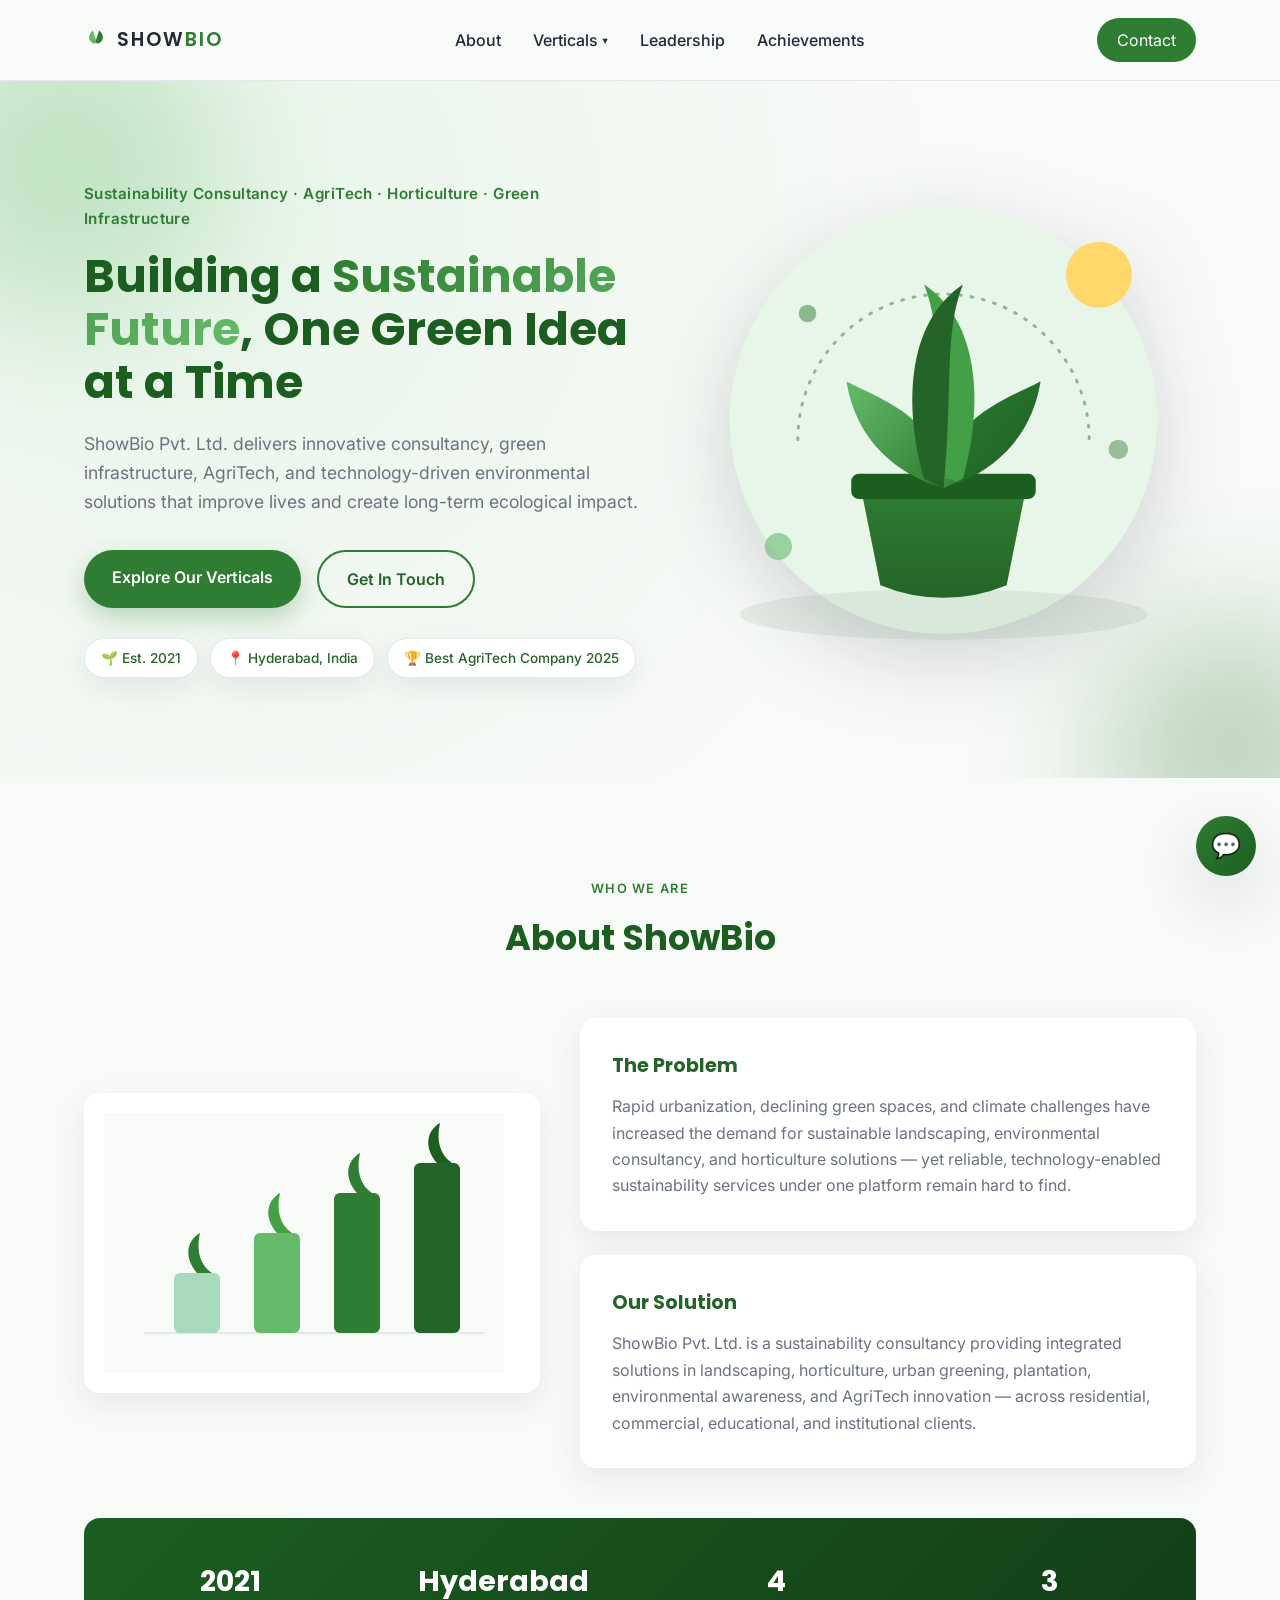
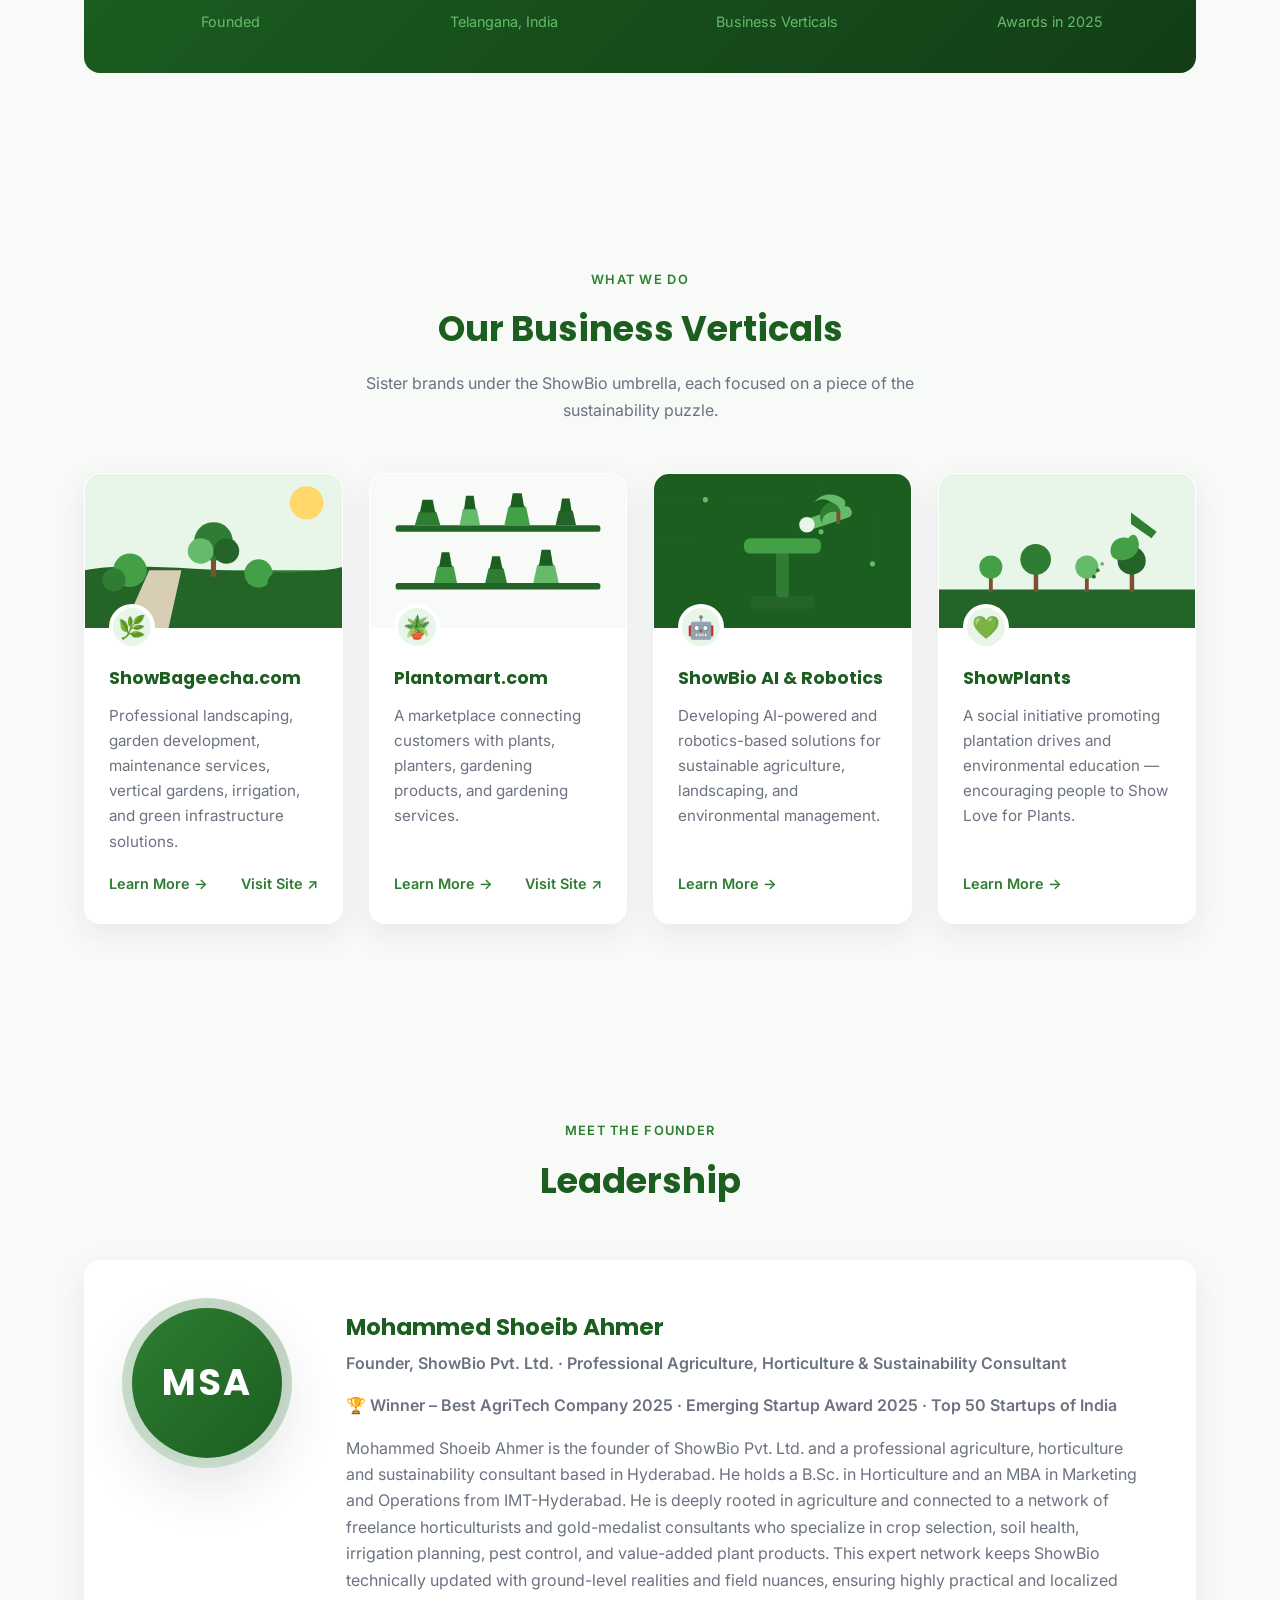
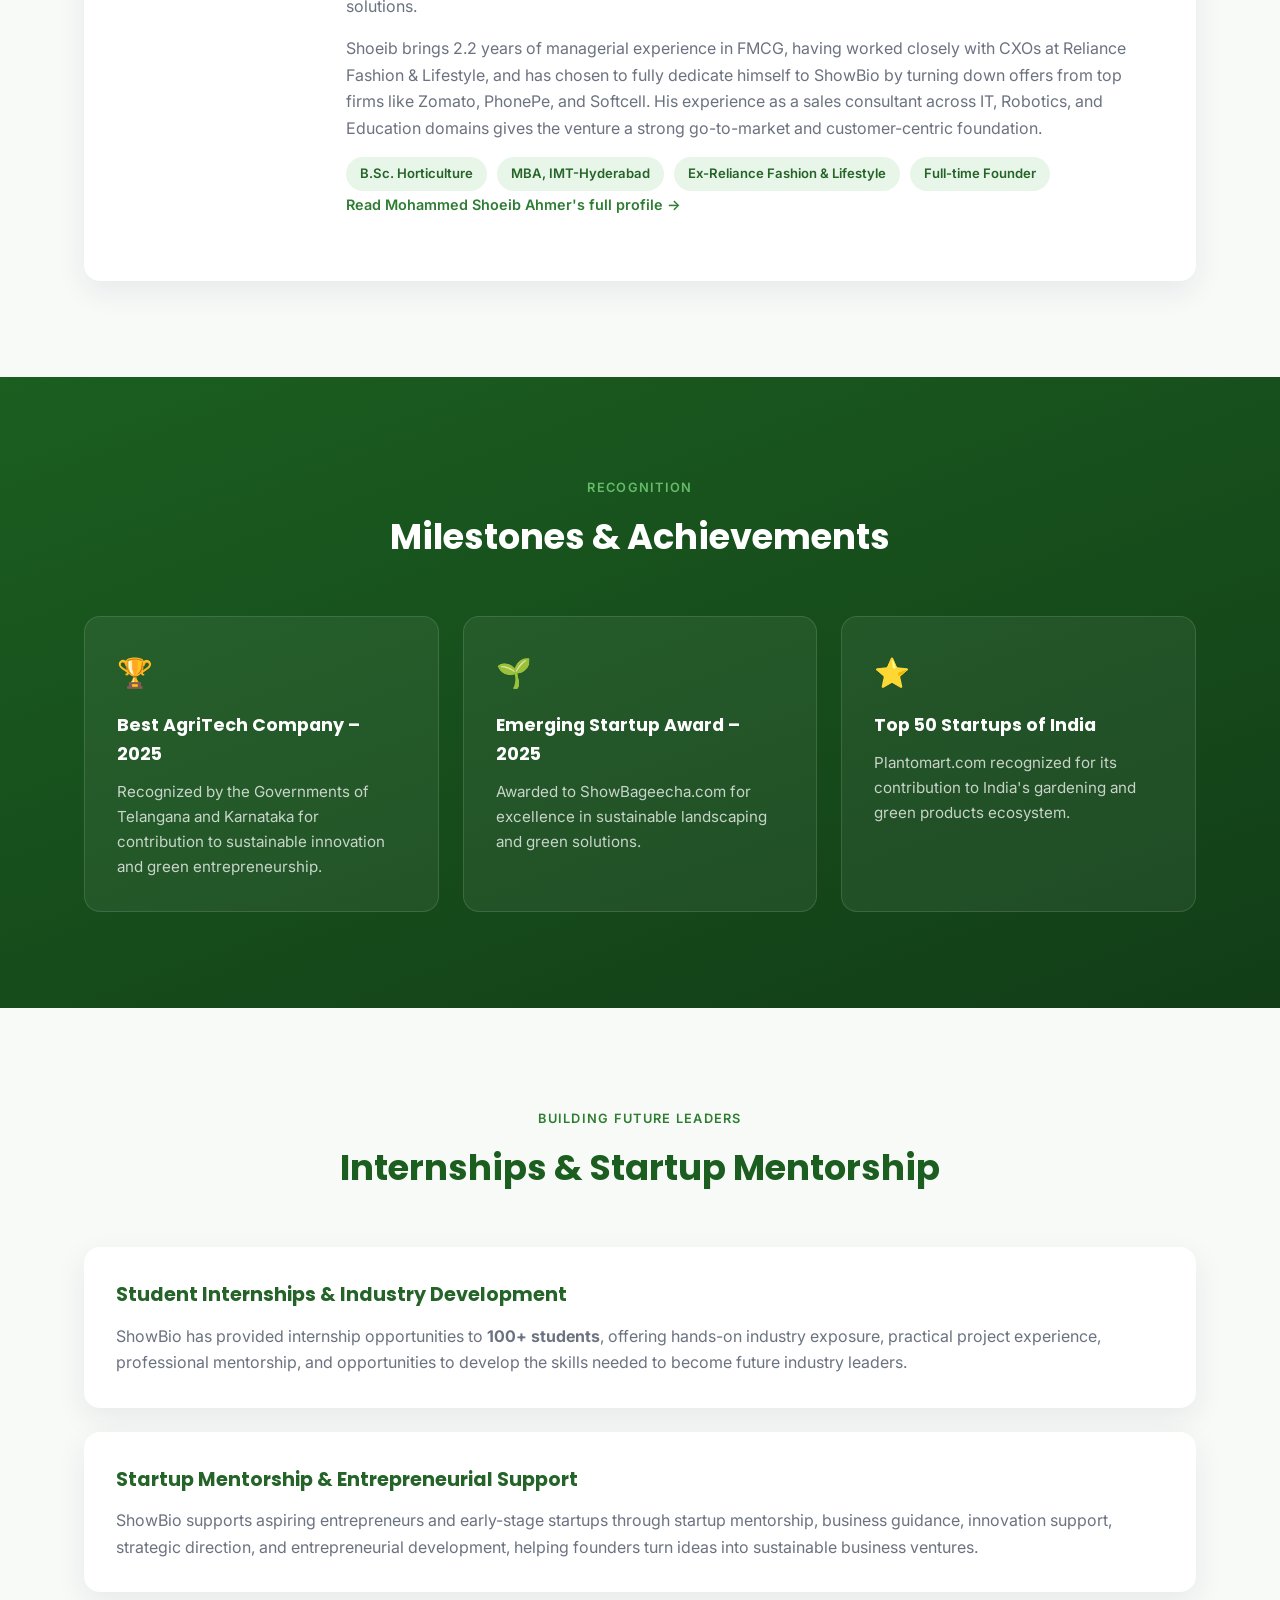
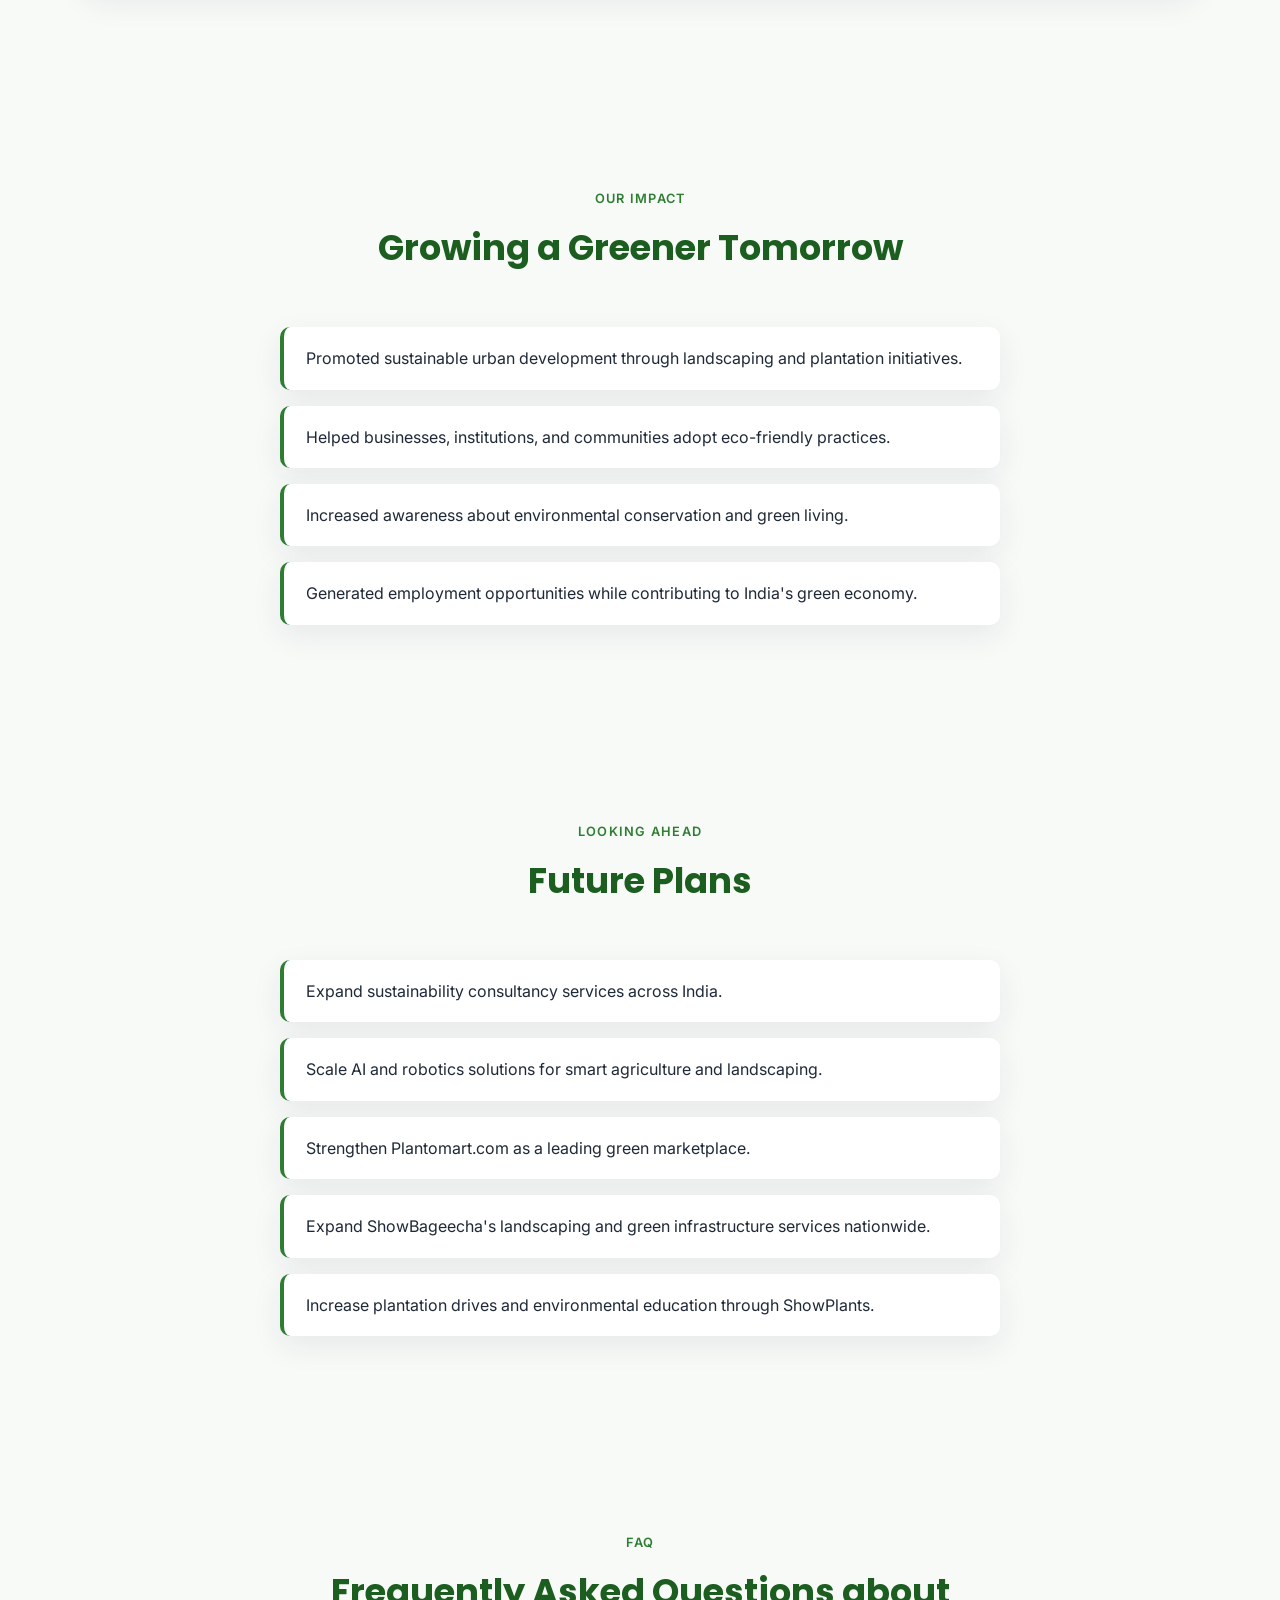
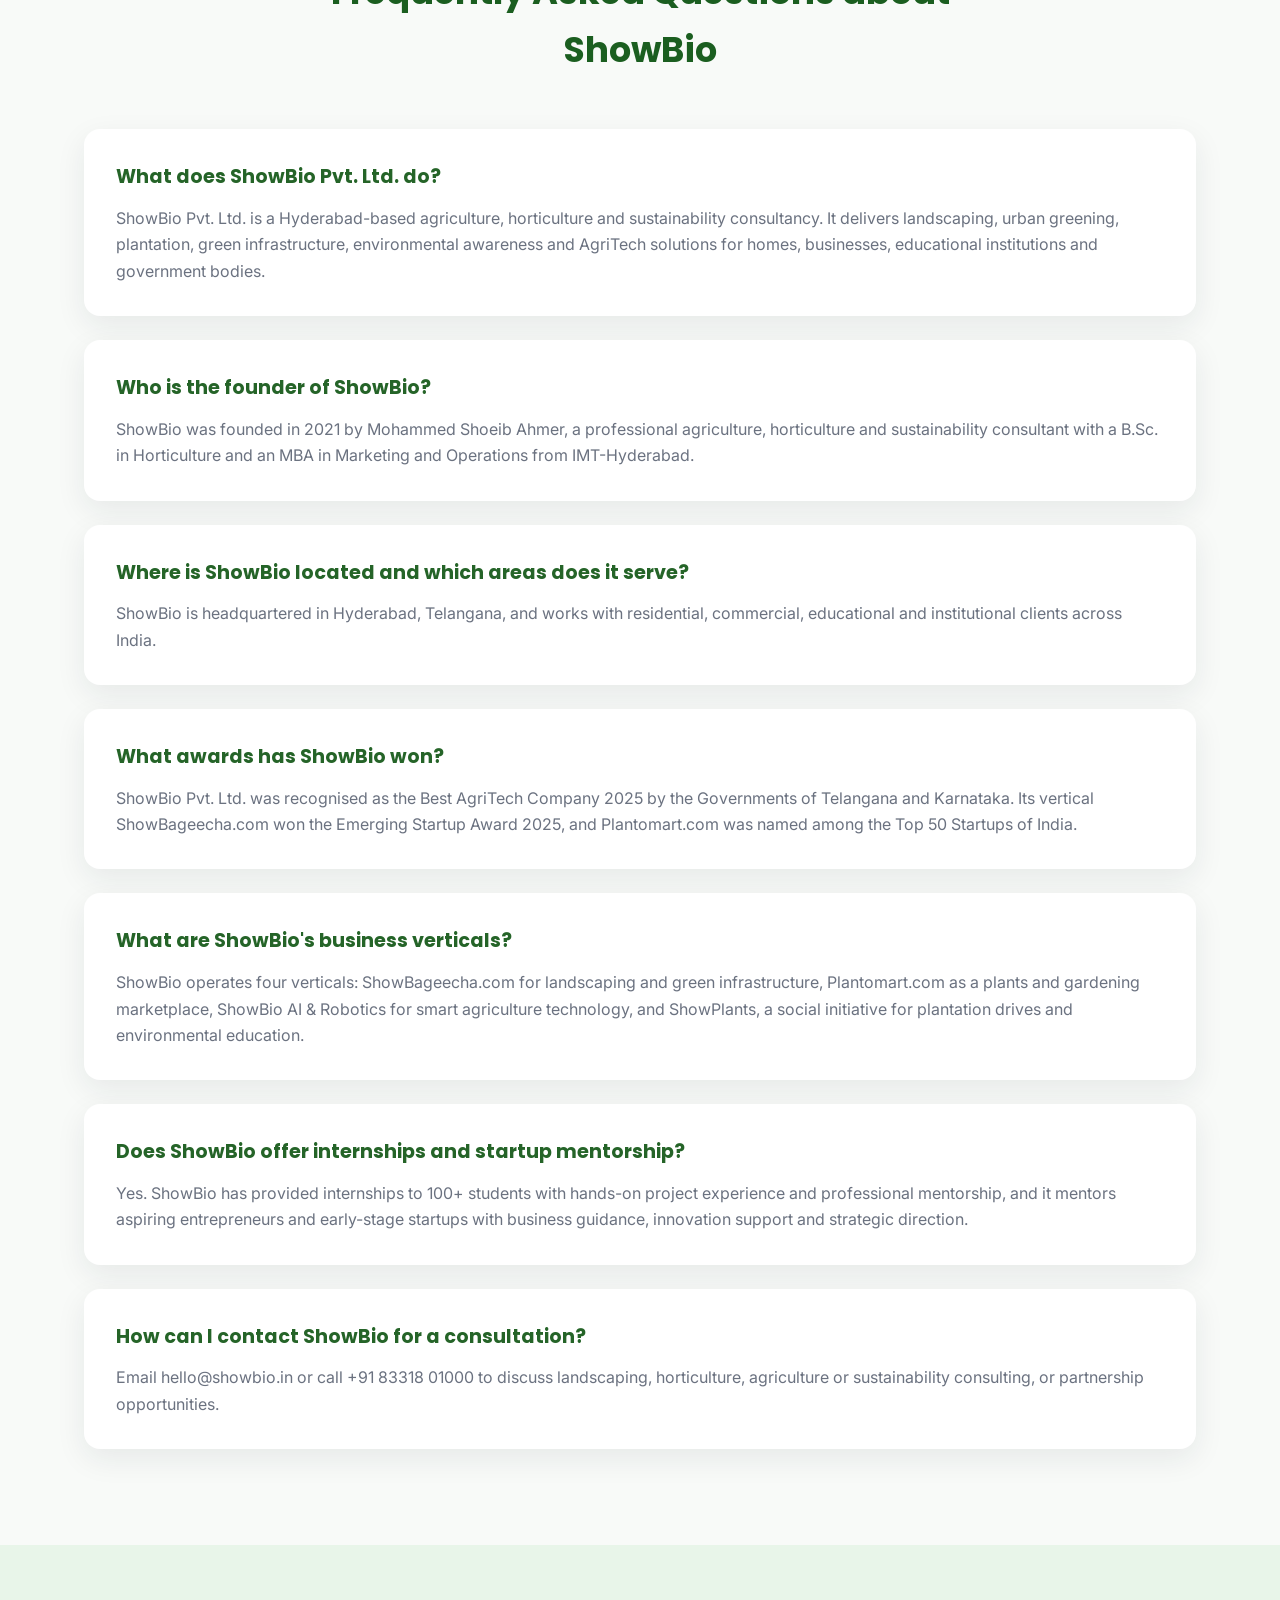
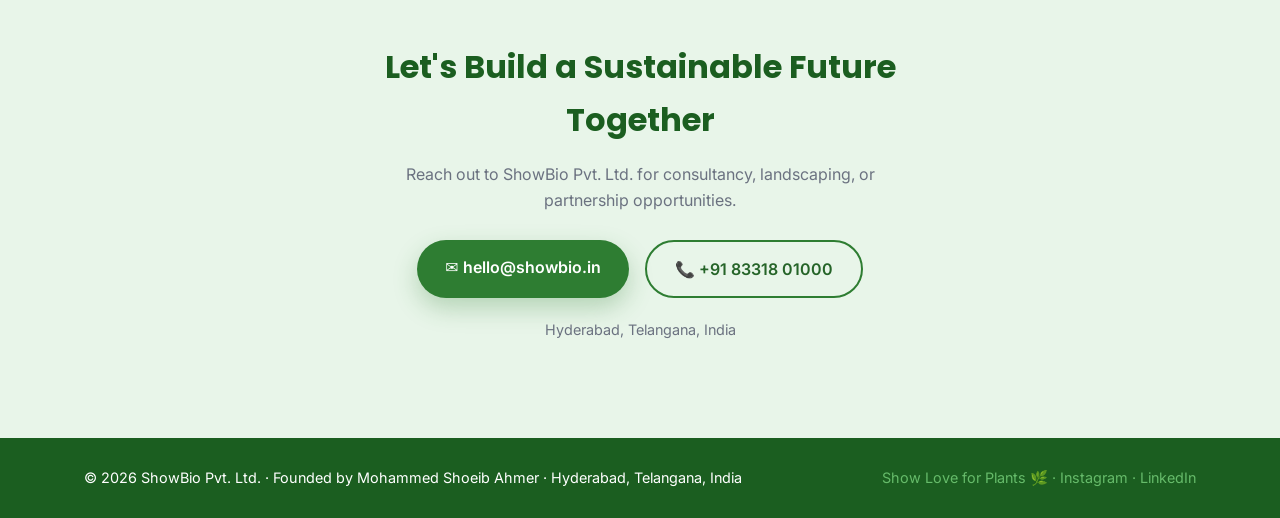
==== commit e06135ed: "Restore SEO update: founder page, FAQ, schema, social links" ====
--- a/index.html
+++ b/index.html
@@ -4,23 +4,34 @@
     <meta charset="UTF-8">
     <meta name="viewport" content="width=device-width, initial-scale=1.0">
 
-    <title>ShowBio Pvt. Ltd. | Sustainability Consultancy, AgriTech &amp; Green Infrastructure | Hyderabad</title>
-    <meta name="description" content="ShowBio Pvt. Ltd. is a Hyderabad-based sustainability consultancy delivering landscaping, AgriTech, green infrastructure and environmental solutions across India. Home to ShowBageecha, Plantomart, ShowBio AI & Robotics and ShowPlants.">
-    <meta name="keywords" content="ShowBio, sustainability consultancy, AgriTech, landscaping Hyderabad, green infrastructure, horticulture consultancy, ShowBageecha, Plantomart, urban greening India">
-    <meta name="author" content="ShowBio Pvt. Ltd.">
-    <meta name="robots" content="index, follow">
+    <title>ShowBio | Agriculture &amp; Sustainability Consultancy, Hyderabad</title>
+    <meta name="description" content="ShowBio Pvt. Ltd., founded by Mohammed Shoeib Ahmer, is an award-winning agriculture, horticulture &amp; sustainability consultancy in Hyderabad.">
+    <meta name="author" content="Mohammed Shoeib Ahmer">
+    <meta name="robots" content="index, follow, max-image-preview:large">
     <link rel="canonical" href="https://showbio.in/">
 
     <meta property="og:type" content="website">
-    <meta property="og:title" content="ShowBio Pvt. Ltd. | Sustainability Consultancy, AgriTech & Green Infrastructure">
-    <meta property="og:description" content="Integrated sustainability consultancy across landscaping, AgriTech, green infrastructure and environmental education. Founded in Hyderabad, 2021.">
+    <meta property="og:locale" content="en_IN">
+    <meta property="og:title" content="ShowBio Pvt. Ltd. | Agriculture, Horticulture &amp; Sustainability Consultancy">
+    <meta property="og:description" content="Award-winning sustainability consultancy from Hyderabad, founded in 2021 by Mohammed Shoeib Ahmer. Landscaping, AgriTech, green infrastructure and environmental education.">
     <meta property="og:url" content="https://showbio.in/">
     <meta property="og:site_name" content="ShowBio Pvt. Ltd.">
-    <meta name="twitter:card" content="summary">
-    <meta name="twitter:title" content="ShowBio Pvt. Ltd. | Sustainability Consultancy & AgriTech">
-    <meta name="twitter:description" content="Integrated sustainability consultancy across landscaping, AgriTech, green infrastructure and environmental education.">
-
-    <link rel="icon" href="data:image/svg+xml,%3Csvg xmlns='http://www.w3.org/2000/svg' viewBox='0 0 100 100'%3E%3Ctext y='.9em' font-size='90'%3E%F0%9F%8C%BF%3C/text%3E%3C/svg%3E">
+    <meta property="og:image" content="https://showbio.in/og-image.png">
+    <meta property="og:image:width" content="1200">
+    <meta property="og:image:height" content="630">
+    <meta property="og:image:alt" content="ShowBio Pvt. Ltd. – Agriculture, Horticulture &amp; Sustainability Consultancy, Hyderabad">
+    <meta name="twitter:card" content="summary_large_image">
+    <meta name="twitter:title" content="ShowBio Pvt. Ltd. | Agriculture, Horticulture &amp; Sustainability Consultancy">
+    <meta name="twitter:description" content="Award-winning sustainability consultancy from Hyderabad, founded by Mohammed Shoeib Ahmer.">
+    <meta name="twitter:image" content="https://showbio.in/og-image.png">
+
+    <meta name="geo.region" content="IN-TG">
+    <meta name="geo.placename" content="Hyderabad">
+    <meta name="theme-color" content="#2e7d32">
+
+    <link rel="icon" type="image/png" sizes="48x48" href="/favicon-48.png">
+    <link rel="icon" type="image/png" sizes="192x192" href="/favicon-192.png">
+    <link rel="apple-touch-icon" href="/apple-touch-icon.png">
 
     <link rel="preconnect" href="https://fonts.googleapis.com">
     <link rel="preconnect" href="https://fonts.gstatic.com" crossorigin>
@@ -31,31 +42,94 @@
     <script type="application/ld+json">
     {
         "@context": "https://schema.org",
-        "@type": "Organization",
-        "name": "ShowBio Pvt. Ltd.",
-        "url": "https://showbio.in",
-        "foundingDate": "2021",
-        "founder": {
-            "@type": "Person",
-            "name": "Mohammed Shoeib Ahmer",
-            "jobTitle": "Founder & Chief Horticulturist"
-        },
-        "address": {
-            "@type": "PostalAddress",
-            "addressLocality": "Hyderabad",
-            "addressRegion": "Telangana",
-            "addressCountry": "IN"
-        },
-        "telephone": "+91-8331801000",
-        "email": "hello@showbio.in",
-        "sameAs": [
-            "https://www.showbageecha.com",
-            "https://www.plantomart.com"
-        ],
-        "award": [
-            "Best AgriTech Company 2025 - Governments of Telangana and Karnataka",
-            "Emerging Startup Award 2025 - ShowBageecha.com",
-            "Top 50 Startups of India - Plantomart.com"
+        "@graph": [
+            {
+                "@type": ["Organization", "ProfessionalService"],
+                "@id": "https://showbio.in/#organization",
+                "name": "ShowBio Pvt. Ltd.",
+                "legalName": "ShowBio Private Limited",
+                "alternateName": ["ShowBio", "Show Bio"],
+                "url": "https://showbio.in/",
+                "logo": "https://showbio.in/favicon-192.png",
+                "image": "https://showbio.in/og-image.png",
+                "description": "ShowBio Pvt. Ltd. is a Hyderabad-based agriculture, horticulture and sustainability consultancy delivering landscaping, urban greening, plantation, AgriTech and green infrastructure solutions across India.",
+                "slogan": "Show Love for Plants",
+                "sameAs": ["https://www.instagram.com/showbio.official/", "https://www.linkedin.com/company/showbio-pvt-ltd/"],
+                "foundingDate": "2021",
+                "foundingLocation": "Hyderabad, Telangana, India",
+                "founder": { "@id": "https://showbio.in/mohammed-shoeib-ahmer.html#person" },
+                "address": {
+                    "@type": "PostalAddress",
+                    "addressLocality": "Hyderabad",
+                    "addressRegion": "Telangana",
+                    "addressCountry": "IN"
+                },
+                "areaServed": { "@type": "Country", "name": "India" },
+                "telephone": "+91-8331801000",
+                "email": "hello@showbio.in",
+                "contactPoint": {
+                    "@type": "ContactPoint",
+                    "contactType": "customer service",
+                    "telephone": "+91-8331801000",
+                    "email": "hello@showbio.in",
+                    "areaServed": "IN"
+                },
+                "knowsAbout": ["Sustainability consulting", "Horticulture", "Agriculture consulting", "AgriTech", "Landscaping", "Urban greening", "Vertical gardens", "Irrigation planning", "Green infrastructure", "Plantation drives", "Student internships", "Startup mentorship", "Entrepreneurship development"],
+                "hasOfferCatalog": {
+                    "@type": "OfferCatalog",
+                    "name": "Talent & Entrepreneurship Programs",
+                    "itemListElement": [
+                        { "@type": "Offer", "itemOffered": { "@type": "Service", "name": "Student Internships & Industry Development", "description": "Internships for students with hands-on industry exposure, practical project experience and professional mentorship. Internships provided to 100+ students." } },
+                        { "@type": "Offer", "itemOffered": { "@type": "Service", "name": "Startup Mentorship & Entrepreneurial Support", "description": "Mentorship, business guidance, innovation support and strategic direction for aspiring entrepreneurs and early-stage startups." } }
+                    ]
+                },
+                "award": [
+                    "Best AgriTech Company 2025 – recognised by the Governments of Telangana and Karnataka",
+                    "Emerging Startup Award 2025 – ShowBageecha.com",
+                    "Top 50 Startups of India – Plantomart.com"
+                ],
+                "subOrganization": [
+                    { "@type": "Organization", "name": "ShowBageecha", "url": "https://www.showbageecha.com/", "description": "Landscaping, garden development, vertical gardens, irrigation and green infrastructure." },
+                    { "@type": "Organization", "name": "Plantomart", "url": "https://www.plantomart.com/", "description": "Marketplace for plants, planters, gardening products and services." },
+                    { "@type": "Organization", "name": "ShowBio AI & Robotics", "url": "https://showbio.in/ai-robotics.html" },
+                    { "@type": "Organization", "name": "ShowPlants", "url": "https://showbio.in/showplants.html", "slogan": "Show Love for Plants" }
+                ]
+            },
+            {
+                "@type": "Person",
+                "@id": "https://showbio.in/mohammed-shoeib-ahmer.html#person",
+                "name": "Mohammed Shoeib Ahmer",
+                "givenName": "Mohammed Shoeib",
+                "familyName": "Ahmer",
+                "url": "https://showbio.in/mohammed-shoeib-ahmer.html",
+                "jobTitle": "Founder & Professional Agriculture, Horticulture and Sustainability Consultant",
+                "award": ["Best AgriTech Company 2025 (ShowBio Pvt. Ltd.)", "Emerging Startup Award 2025 (ShowBageecha.com)", "Top 50 Startups of India (Plantomart.com)"],
+                "worksFor": { "@id": "https://showbio.in/#organization" },
+                "description": "Mohammed Shoeib Ahmer is the founder of ShowBio Pvt. Ltd. and a professional agriculture, horticulture and sustainability consultant based in Hyderabad, India.",
+                "alumniOf": { "@type": "CollegeOrUniversity", "name": "IMT Hyderabad" },
+                "knowsAbout": ["Agriculture consulting", "Horticulture", "Sustainability consulting", "Landscaping", "Crop selection", "Soil health", "Irrigation planning", "Pest management", "AgriTech"],
+                "homeLocation": { "@type": "Place", "name": "Hyderabad, Telangana, India" }
+            },
+            {
+                "@type": "WebSite",
+                "@id": "https://showbio.in/#website",
+                "url": "https://showbio.in/",
+                "name": "ShowBio",
+                "inLanguage": "en-IN",
+                "publisher": { "@id": "https://showbio.in/#organization" }
+            }
+            ,{
+                "@type": "FAQPage",
+                "mainEntity": [
+                    { "@type": "Question", "name": "What does ShowBio Pvt. Ltd. do?", "acceptedAnswer": { "@type": "Answer", "text": "ShowBio Pvt. Ltd. is a Hyderabad-based agriculture, horticulture and sustainability consultancy. It delivers landscaping, urban greening, plantation, green infrastructure, environmental awareness and AgriTech solutions for homes, businesses, educational institutions and government bodies." } },
+                    { "@type": "Question", "name": "Who is the founder of ShowBio?", "acceptedAnswer": { "@type": "Answer", "text": "ShowBio was founded in 2021 by Mohammed Shoeib Ahmer, a professional agriculture, horticulture and sustainability consultant with a B.Sc. in Horticulture and an MBA in Marketing and Operations from IMT-Hyderabad." } },
+                    { "@type": "Question", "name": "Where is ShowBio located and which areas does it serve?", "acceptedAnswer": { "@type": "Answer", "text": "ShowBio is headquartered in Hyderabad, Telangana, and works with residential, commercial, educational and institutional clients across India." } },
+                    { "@type": "Question", "name": "What awards has ShowBio won?", "acceptedAnswer": { "@type": "Answer", "text": "ShowBio Pvt. Ltd. was recognised as the Best AgriTech Company 2025 by the Governments of Telangana and Karnataka. Its vertical ShowBageecha.com won the Emerging Startup Award 2025, and Plantomart.com was named among the Top 50 Startups of India." } },
+                    { "@type": "Question", "name": "What are ShowBio\u0027s business verticals?", "acceptedAnswer": { "@type": "Answer", "text": "ShowBio operates four verticals: ShowBageecha.com for landscaping and green infrastructure, Plantomart.com as a plants and gardening marketplace, ShowBio AI \u0026 Robotics for smart agriculture technology, and ShowPlants, a social initiative for plantation drives and environmental education." } },
+                    { "@type": "Question", "name": "Does ShowBio offer internships and startup mentorship?", "acceptedAnswer": { "@type": "Answer", "text": "Yes. ShowBio has provided internships to 100+ students with hands-on project experience and professional mentorship, and it mentors aspiring entrepreneurs and early-stage startups with business guidance, innovation support and strategic direction." } },
+                    { "@type": "Question", "name": "How can I contact ShowBio for a consultation?", "acceptedAnswer": { "@type": "Answer", "text": "Email hello@showbio.in or call +91 83318 01000 to discuss landscaping, horticulture, agriculture or sustainability consulting, or partnership opportunities." } }
+                ]
+            }
         ]
     }
     </script>
@@ -121,7 +195,7 @@
                     </div>
                 </div>
                 <div class="hero-media reveal">
-                    <img src="assets/hero-illustration.svg" alt="Illustration of a thriving potted plant representing ShowBio's sustainability mission" width="520" height="480">
+                    <img src="hero-illustration.svg" alt="Illustration of a thriving potted plant representing ShowBio's sustainability mission" width="520" height="480">
                 </div>
             </div>
         </section>
@@ -134,7 +208,7 @@
                 </div>
                 <div class="about-split">
                     <div class="about-media reveal">
-                        <img src="assets/img-growth.svg" alt="Illustration of an upward growth chart topped with leaves, symbolizing ShowBio's sustainable growth" width="400" height="260">
+                        <img src="img-growth.svg" alt="Illustration of an upward growth chart topped with leaves, symbolizing ShowBio's sustainable growth" width="400" height="260">
                     </div>
                     <div class="about-grid">
                         <div class="about-card reveal">
@@ -158,10 +232,10 @@
                     </div>
                 </div>
                 <div class="facts-strip reveal">
-                    <div class="fact"><strong data-count="2021" data-suffix="">0</strong><span>Founded</span></div>
+                    <div class="fact"><strong data-count="2021" data-suffix="">2021</strong><span>Founded</span></div>
                     <div class="fact"><strong>Hyderabad</strong><span>Telangana, India</span></div>
-                    <div class="fact"><strong data-count="4" data-suffix="">0</strong><span>Business Verticals</span></div>
-                    <div class="fact"><strong data-count="3" data-suffix="">0</strong><span>Awards in 2025</span></div>
+                    <div class="fact"><strong data-count="4" data-suffix="">4</strong><span>Business Verticals</span></div>
+                    <div class="fact"><strong data-count="3" data-suffix="">3</strong><span>Awards in 2025</span></div>
                 </div>
             </div>
         </section>
@@ -176,7 +250,7 @@
                 <div class="card-grid">
                     <article class="vertical-card reveal">
                         <div class="card-cover">
-                            <img src="assets/img-landscaping.svg" alt="Illustration of a landscaped garden path with hedges and trees" width="400" height="240" loading="lazy">
+                            <img src="img-landscaping.svg" alt="Illustration of a landscaped garden path with hedges and trees" width="400" height="240" loading="lazy">
                         </div>
                         <div class="vertical-card-body">
                             <div class="icon-badge">🌿</div>
@@ -190,7 +264,7 @@
                     </article>
                     <article class="vertical-card reveal">
                         <div class="card-cover">
-                            <img src="assets/img-marketplace.svg" alt="Illustration of a plant marketplace shelf with potted plants" width="400" height="240" loading="lazy">
+                            <img src="img-marketplace.svg" alt="Illustration of a plant marketplace shelf with potted plants" width="400" height="240" loading="lazy">
                         </div>
                         <div class="vertical-card-body">
                             <div class="icon-badge">🪴</div>
@@ -204,7 +278,7 @@
                     </article>
                     <article class="vertical-card reveal">
                         <div class="card-cover">
-                            <img src="assets/img-robotics.svg" alt="Illustration of a robotic arm tending a seedling" width="400" height="240" loading="lazy">
+                            <img src="img-robotics.svg" alt="Illustration of a robotic arm tending a seedling" width="400" height="240" loading="lazy">
                         </div>
                         <div class="vertical-card-body">
                             <div class="icon-badge">🤖</div>
@@ -215,7 +289,7 @@
                     </article>
                     <article class="vertical-card reveal">
                         <div class="card-cover">
-                            <img src="assets/img-plantation.svg" alt="Illustration of a plantation drive with a row of young saplings" width="400" height="240" loading="lazy">
+                            <img src="img-plantation.svg" alt="Illustration of a plantation drive with a row of young saplings" width="400" height="240" loading="lazy">
                         </div>
                         <div class="vertical-card-body">
                             <div class="icon-badge">💚</div>
@@ -240,10 +314,12 @@
                         <div class="leader-avatar" aria-hidden="true">MSA</div>
                     </div>
                     <div class="leader-body">
-                        <h3>Mohammed Shoeib Ahmer</h3>
-                        <p class="leader-title">Founder &amp; Chief Horticulturist, ShowBio Pvt. Ltd.</p>
+                        <h3><a href="mohammed-shoeib-ahmer.html">Mohammed Shoeib Ahmer</a></h3>
+                        <p class="leader-title">Founder, ShowBio Pvt. Ltd. &middot; Professional Agriculture, Horticulture &amp; Sustainability Consultant</p>
+                        <p class="leader-title">🏆 Winner &ndash; Best AgriTech Company 2025 &middot; Emerging Startup Award 2025 &middot; Top 50 Startups of India</p>
                         <p>
-                            Mohammed Shoeib Ahmer holds a B.Sc. in Horticulture and an MBA in Marketing and
+                            Mohammed Shoeib Ahmer is the founder of ShowBio Pvt. Ltd. and a professional
+                            agriculture, horticulture and sustainability consultant based in Hyderabad. He holds a B.Sc. in Horticulture and an MBA in Marketing and
                             Operations from IMT-Hyderabad. He is deeply rooted in agriculture and connected to
                             a network of freelance horticulturists and gold-medalist consultants who specialize
                             in crop selection, soil health, irrigation planning, pest control, and value-added
@@ -264,6 +340,7 @@
                             <span>Ex-Reliance Fashion &amp; Lifestyle</span>
                             <span>Full-time Founder</span>
                         </div>
+                        <p><a href="mohammed-shoeib-ahmer.html" class="card-link">Read Mohammed Shoeib Ahmer's full profile &rarr;</a></p>
                     </div>
                 </div>
             </div>
@@ -291,6 +368,33 @@
                         <h3>Top 50 Startups of India</h3>
                         <p>Plantomart.com recognized for its contribution to India's gardening and green products ecosystem.</p>
                     </div>
+                </div>
+            </div>
+        </section>
+
+        <section id="talent" class="section about">
+            <div class="container">
+                <div class="section-heading reveal">
+                    <span class="tag">Building Future Leaders</span>
+                    <h2>Internships &amp; Startup Mentorship</h2>
+                </div>
+                <div class="about-grid">
+                    <article class="about-card reveal">
+                        <h3>Student Internships &amp; Industry Development</h3>
+                        <p>
+                            ShowBio has provided internship opportunities to <strong>100+ students</strong>, offering
+                            hands-on industry exposure, practical project experience, professional mentorship, and
+                            opportunities to develop the skills needed to become future industry leaders.
+                        </p>
+                    </article>
+                    <article class="about-card reveal">
+                        <h3>Startup Mentorship &amp; Entrepreneurial Support</h3>
+                        <p>
+                            ShowBio supports aspiring entrepreneurs and early-stage startups through startup
+                            mentorship, business guidance, innovation support, strategic direction, and
+                            entrepreneurial development, helping founders turn ideas into sustainable business ventures.
+                        </p>
+                    </article>
                 </div>
             </div>
         </section>
@@ -325,7 +429,44 @@
                 </ul>
             </div>
         </section>
-
+        <section id="faq" class="section about">
+            <div class="container">
+                <div class="section-heading reveal">
+                    <span class="tag">FAQ</span>
+                    <h2>Frequently Asked Questions about ShowBio</h2>
+                </div>
+                <div class="about-grid">
+                    <article class="about-card reveal">
+                        <h3>What does ShowBio Pvt. Ltd. do?</h3>
+                        <p>ShowBio Pvt. Ltd. is a Hyderabad-based agriculture, horticulture and sustainability consultancy. It delivers landscaping, urban greening, plantation, green infrastructure, environmental awareness and AgriTech solutions for homes, businesses, educational institutions and government bodies.</p>
+                    </article>
+                    <article class="about-card reveal">
+                        <h3>Who is the founder of ShowBio?</h3>
+                        <p>ShowBio was founded in 2021 by Mohammed Shoeib Ahmer, a professional agriculture, horticulture and sustainability consultant with a B.Sc. in Horticulture and an MBA in Marketing and Operations from IMT-Hyderabad.</p>
+                    </article>
+                    <article class="about-card reveal">
+                        <h3>Where is ShowBio located and which areas does it serve?</h3>
+                        <p>ShowBio is headquartered in Hyderabad, Telangana, and works with residential, commercial, educational and institutional clients across India.</p>
+                    </article>
+                    <article class="about-card reveal">
+                        <h3>What awards has ShowBio won?</h3>
+                        <p>ShowBio Pvt. Ltd. was recognised as the Best AgriTech Company 2025 by the Governments of Telangana and Karnataka. Its vertical ShowBageecha.com won the Emerging Startup Award 2025, and Plantomart.com was named among the Top 50 Startups of India.</p>
+                    </article>
+                    <article class="about-card reveal">
+                        <h3>What are ShowBio's business verticals?</h3>
+                        <p>ShowBio operates four verticals: ShowBageecha.com for landscaping and green infrastructure, Plantomart.com as a plants and gardening marketplace, ShowBio AI &amp; Robotics for smart agriculture technology, and ShowPlants, a social initiative for plantation drives and environmental education.</p>
+                    </article>
+                    <article class="about-card reveal">
+                        <h3>Does ShowBio offer internships and startup mentorship?</h3>
+                        <p>Yes. ShowBio has provided internships to 100+ students with hands-on project experience and professional mentorship, and it mentors aspiring entrepreneurs and early-stage startups with business guidance, innovation support and strategic direction.</p>
+                    </article>
+                    <article class="about-card reveal">
+                        <h3>How can I contact ShowBio for a consultation?</h3>
+                        <p>Email hello@showbio.in or call +91 83318 01000 to discuss landscaping, horticulture, agriculture or sustainability consulting, or partnership opportunities.</p>
+                    </article>
+                </div>
+            </div>
+        </section>
         <section id="contact" class="section contact">
             <div class="container contact-inner reveal">
                 <h2>Let's Build a Sustainable Future Together</h2>
@@ -341,8 +482,8 @@
 
     <footer class="site-footer">
         <div class="container footer-inner">
-            <p>&copy; 2026 ShowBio Pvt. Ltd. &middot; showbio.in &middot; Hyderabad, Telangana, India</p>
-            <p class="footer-tag">Show Love for Plants 🌿</p>
+            <p>&copy; 2026 ShowBio Pvt. Ltd. &middot; Founded by <a href="mohammed-shoeib-ahmer.html">Mohammed Shoeib Ahmer</a> &middot; Hyderabad, Telangana, India</p>
+            <p class="footer-tag">Show Love for Plants 🌿 &middot; <a href="https://www.instagram.com/showbio.official/" target="_blank" rel="noopener">Instagram</a> &middot; <a href="https://www.linkedin.com/company/showbio-pvt-ltd/" target="_blank" rel="noopener">LinkedIn</a></p>
         </div>
     </footer>
 
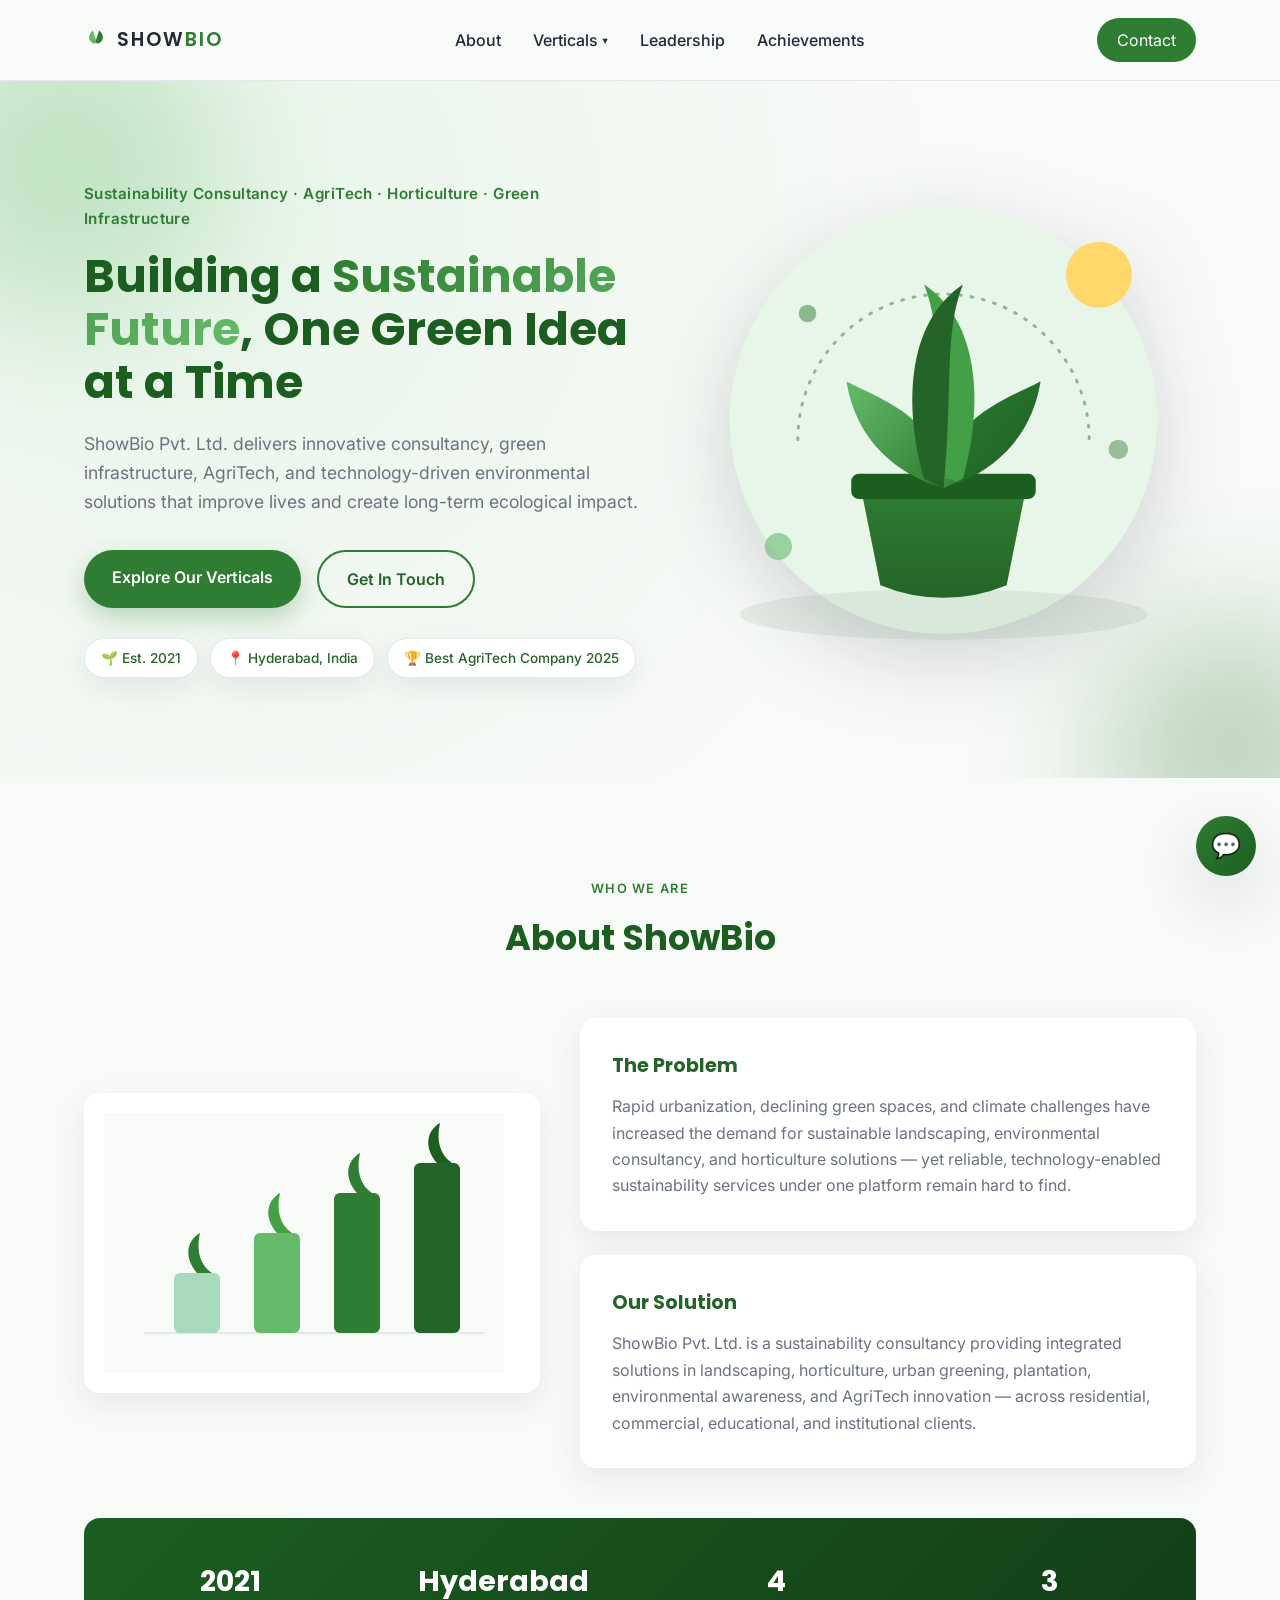
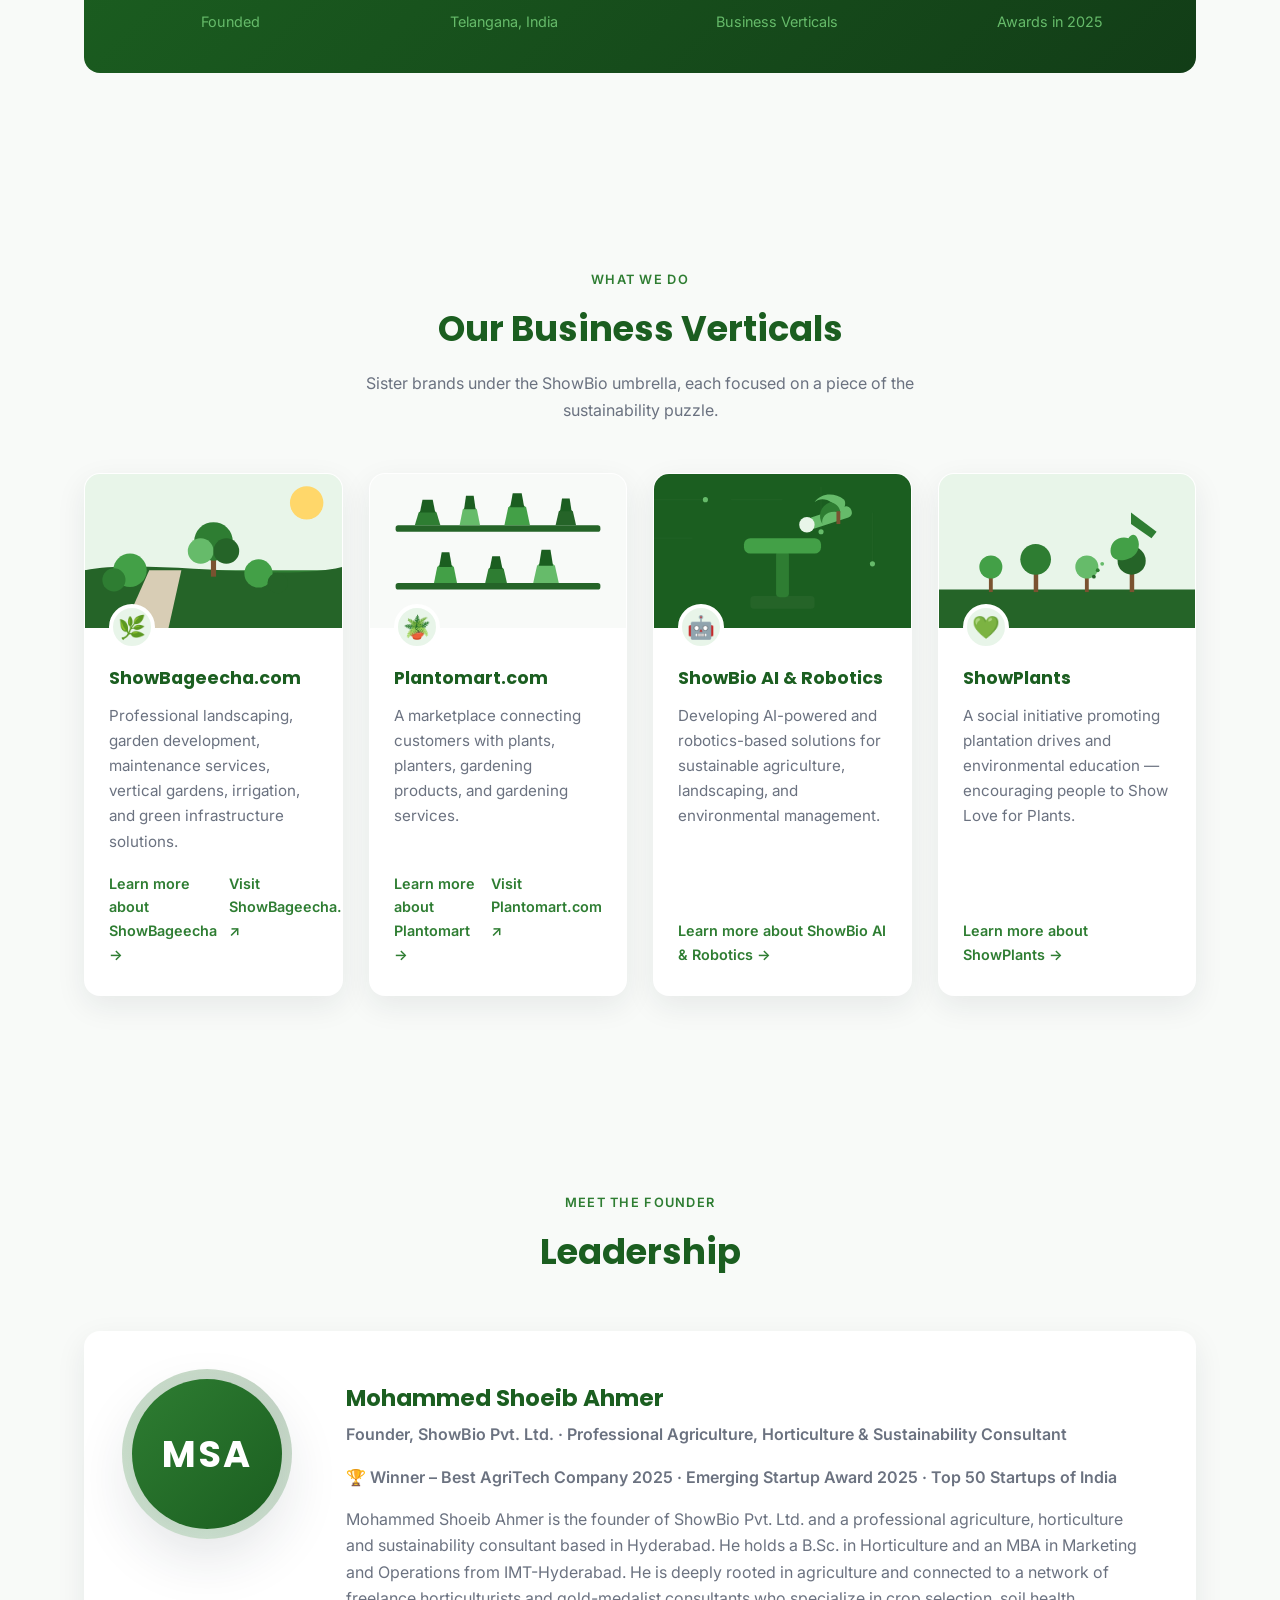
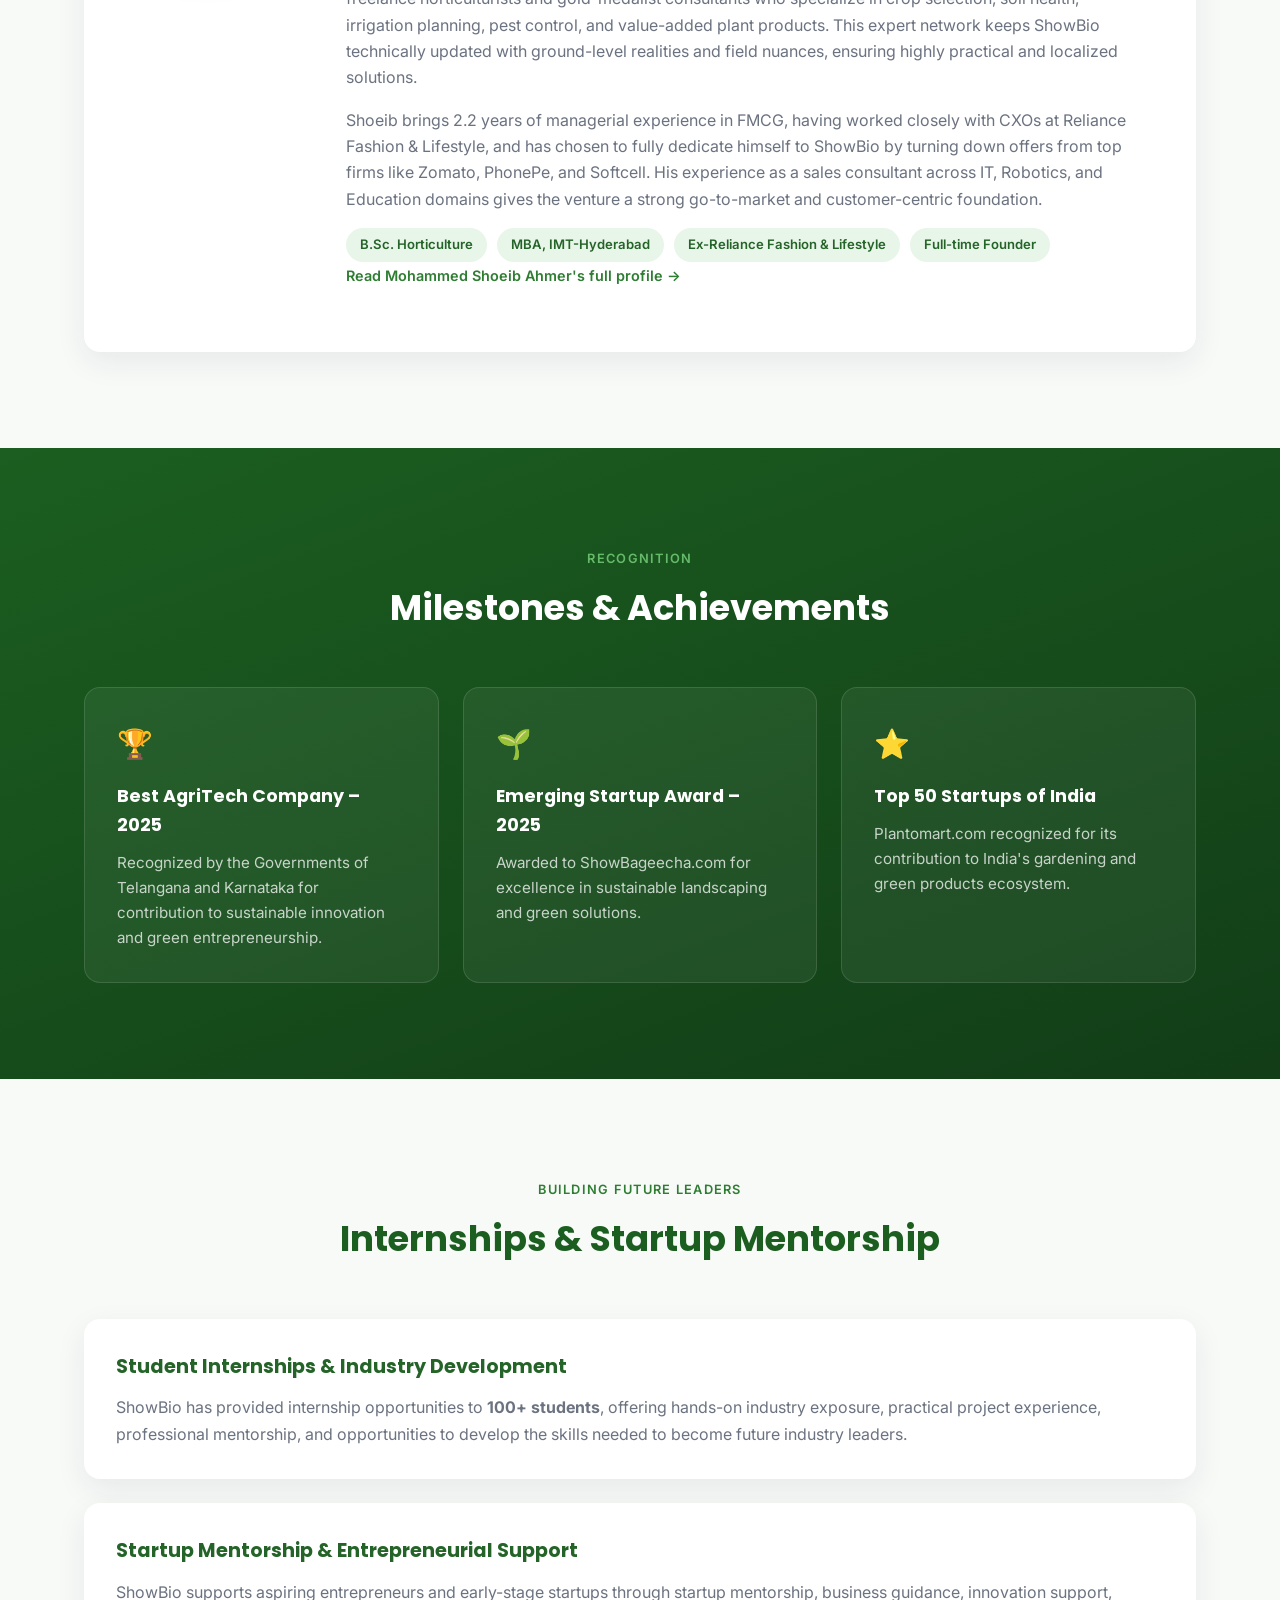
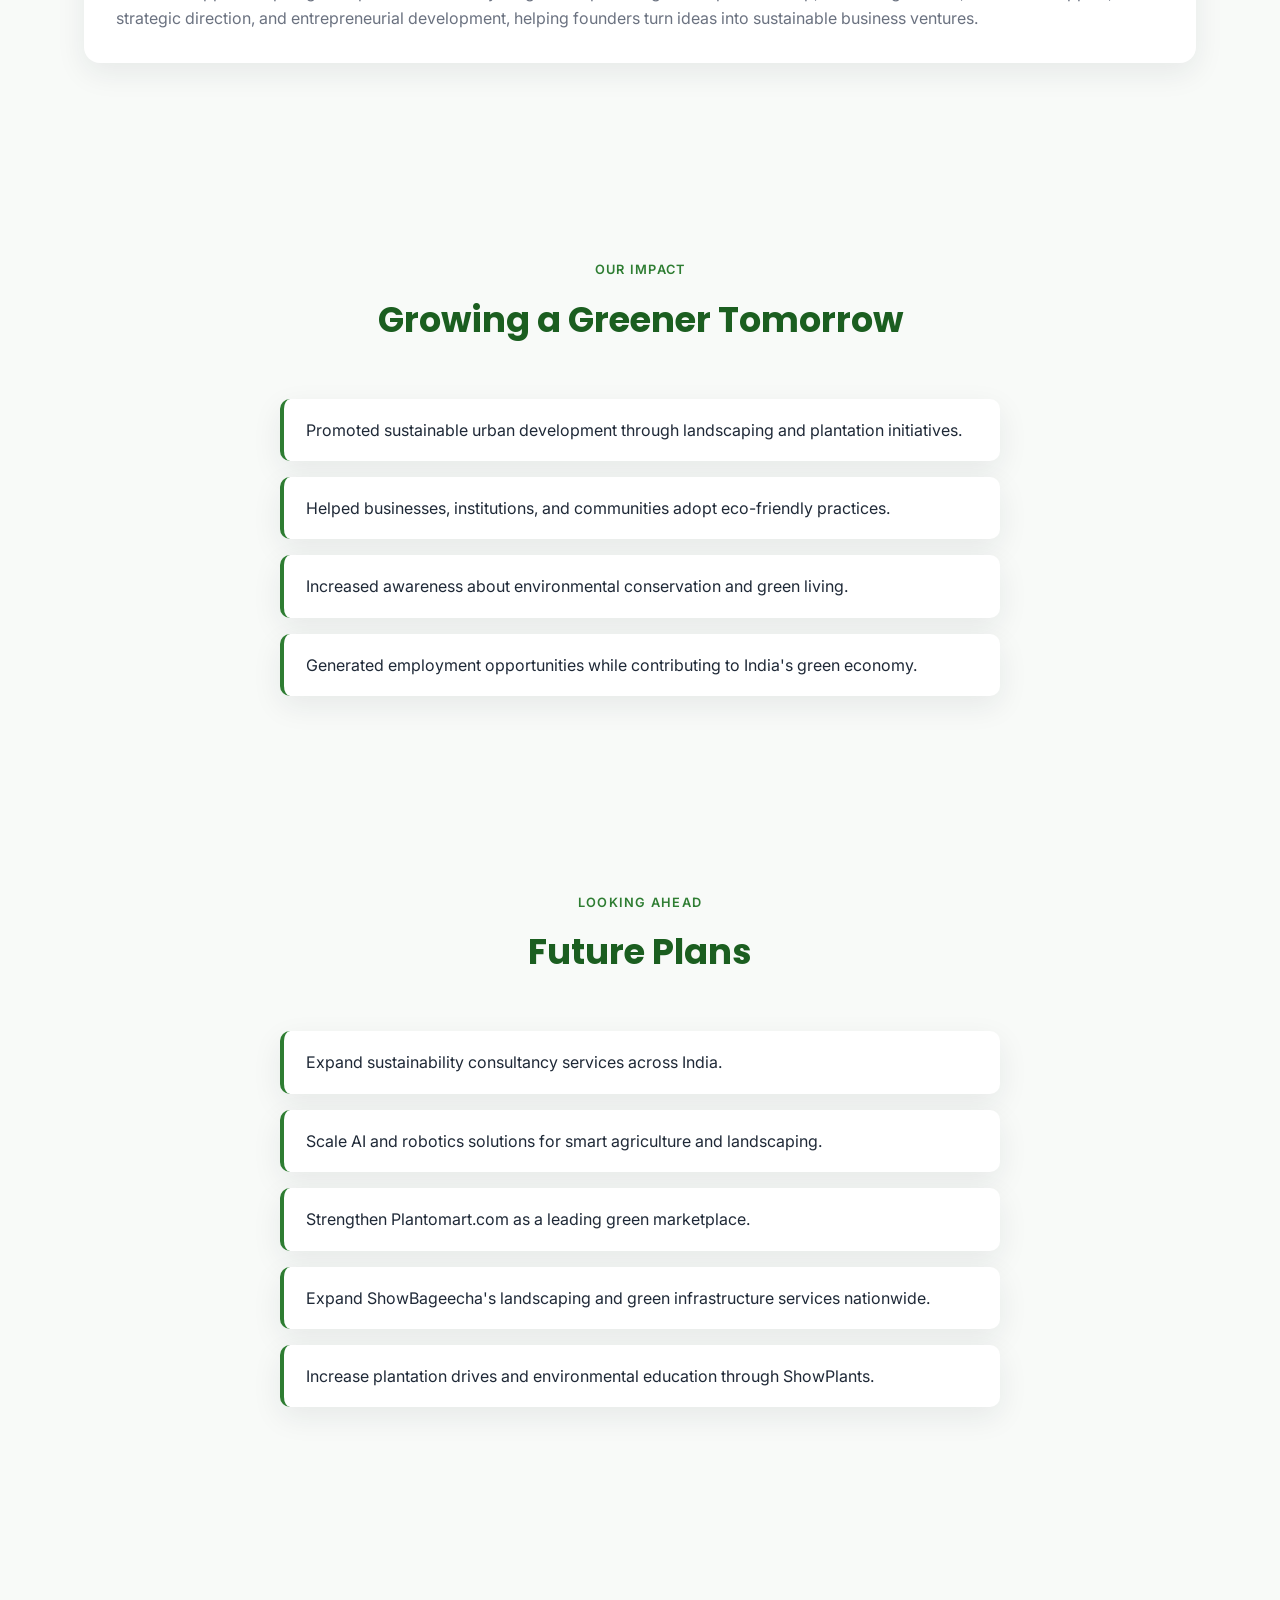
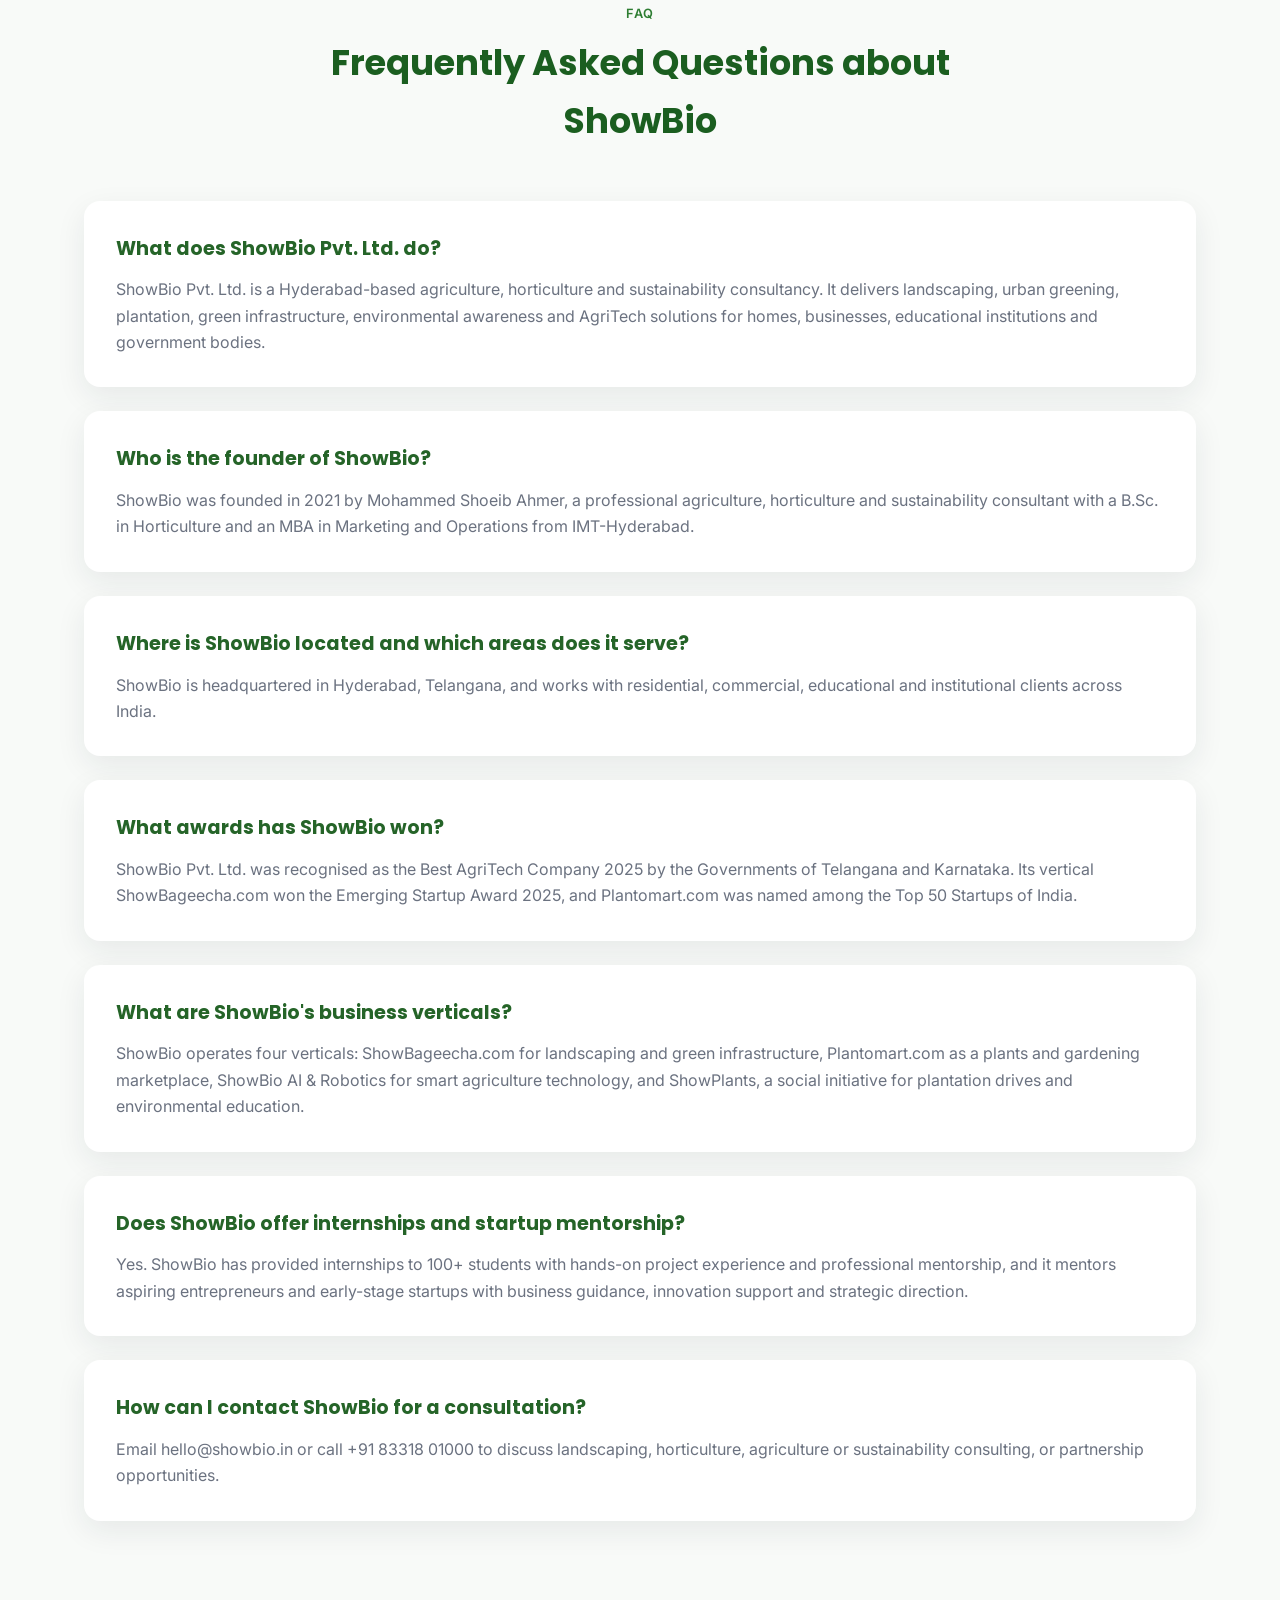
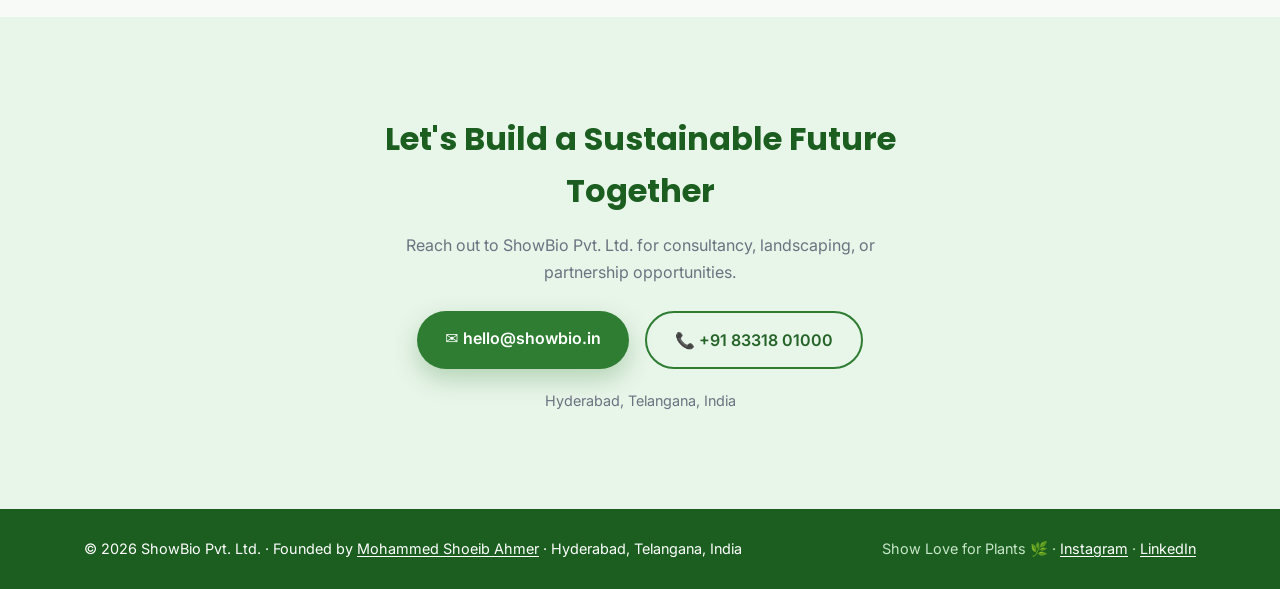
==== commit 088111d1: "SEO: FAQs on brand pages, descriptive links, footer contrast" ====
--- a/index.html
+++ b/index.html
@@ -257,8 +257,8 @@
                             <h3>ShowBageecha.com</h3>
                             <p>Professional landscaping, garden development, maintenance services, vertical gardens, irrigation, and green infrastructure solutions.</p>
                             <div class="card-link-row">
-                                <a href="showbageecha.html" class="card-link">Learn More &rarr;</a>
-                                <a href="https://www.showbageecha.com" target="_blank" rel="noopener noreferrer" class="card-link">Visit Site &nearr;</a>
+                                <a href="showbageecha.html" class="card-link">Learn more about ShowBageecha &rarr;</a>
+                                <a href="https://www.showbageecha.com" target="_blank" rel="noopener noreferrer" class="card-link">Visit ShowBageecha.com &nearr;</a>
                             </div>
                         </div>
                     </article>
@@ -271,8 +271,8 @@
                             <h3>Plantomart.com</h3>
                             <p>A marketplace connecting customers with plants, planters, gardening products, and gardening services.</p>
                             <div class="card-link-row">
-                                <a href="plantomart.html" class="card-link">Learn More &rarr;</a>
-                                <a href="https://www.plantomart.com" target="_blank" rel="noopener noreferrer" class="card-link">Visit Site &nearr;</a>
+                                <a href="plantomart.html" class="card-link">Learn more about Plantomart &rarr;</a>
+                                <a href="https://www.plantomart.com" target="_blank" rel="noopener noreferrer" class="card-link">Visit Plantomart.com &nearr;</a>
                             </div>
                         </div>
                     </article>
@@ -284,7 +284,7 @@
                             <div class="icon-badge">🤖</div>
                             <h3>ShowBio AI &amp; Robotics</h3>
                             <p>Developing AI-powered and robotics-based solutions for sustainable agriculture, landscaping, and environmental management.</p>
-                            <a href="ai-robotics.html" class="card-link">Learn More &rarr;</a>
+                            <a href="ai-robotics.html" class="card-link">Learn more about ShowBio AI &amp; Robotics &rarr;</a>
                         </div>
                     </article>
                     <article class="vertical-card reveal">
@@ -295,7 +295,7 @@
                             <div class="icon-badge">💚</div>
                             <h3>ShowPlants</h3>
                             <p>A social initiative promoting plantation drives and environmental education &mdash; encouraging people to Show Love for Plants.</p>
-                            <a href="showplants.html" class="card-link">Learn More &rarr;</a>
+                            <a href="showplants.html" class="card-link">Learn more about ShowPlants &rarr;</a>
                         </div>
                     </article>
                 </div>
--- a/style.css
+++ b/style.css
@@ -781,7 +781,9 @@
     font-size: 0.9rem;
 }
 
-.footer-tag { color: var(--green-400); }
+.footer-tag { color: #c8e6c9; }
+.site-footer a { color: var(--white); text-decoration: underline; text-underline-offset: 2px; }
+.site-footer a:hover, .site-footer a:focus-visible { color: #c8e6c9; }
 
 /* Responsive */
 @media (max-width: 980px) {
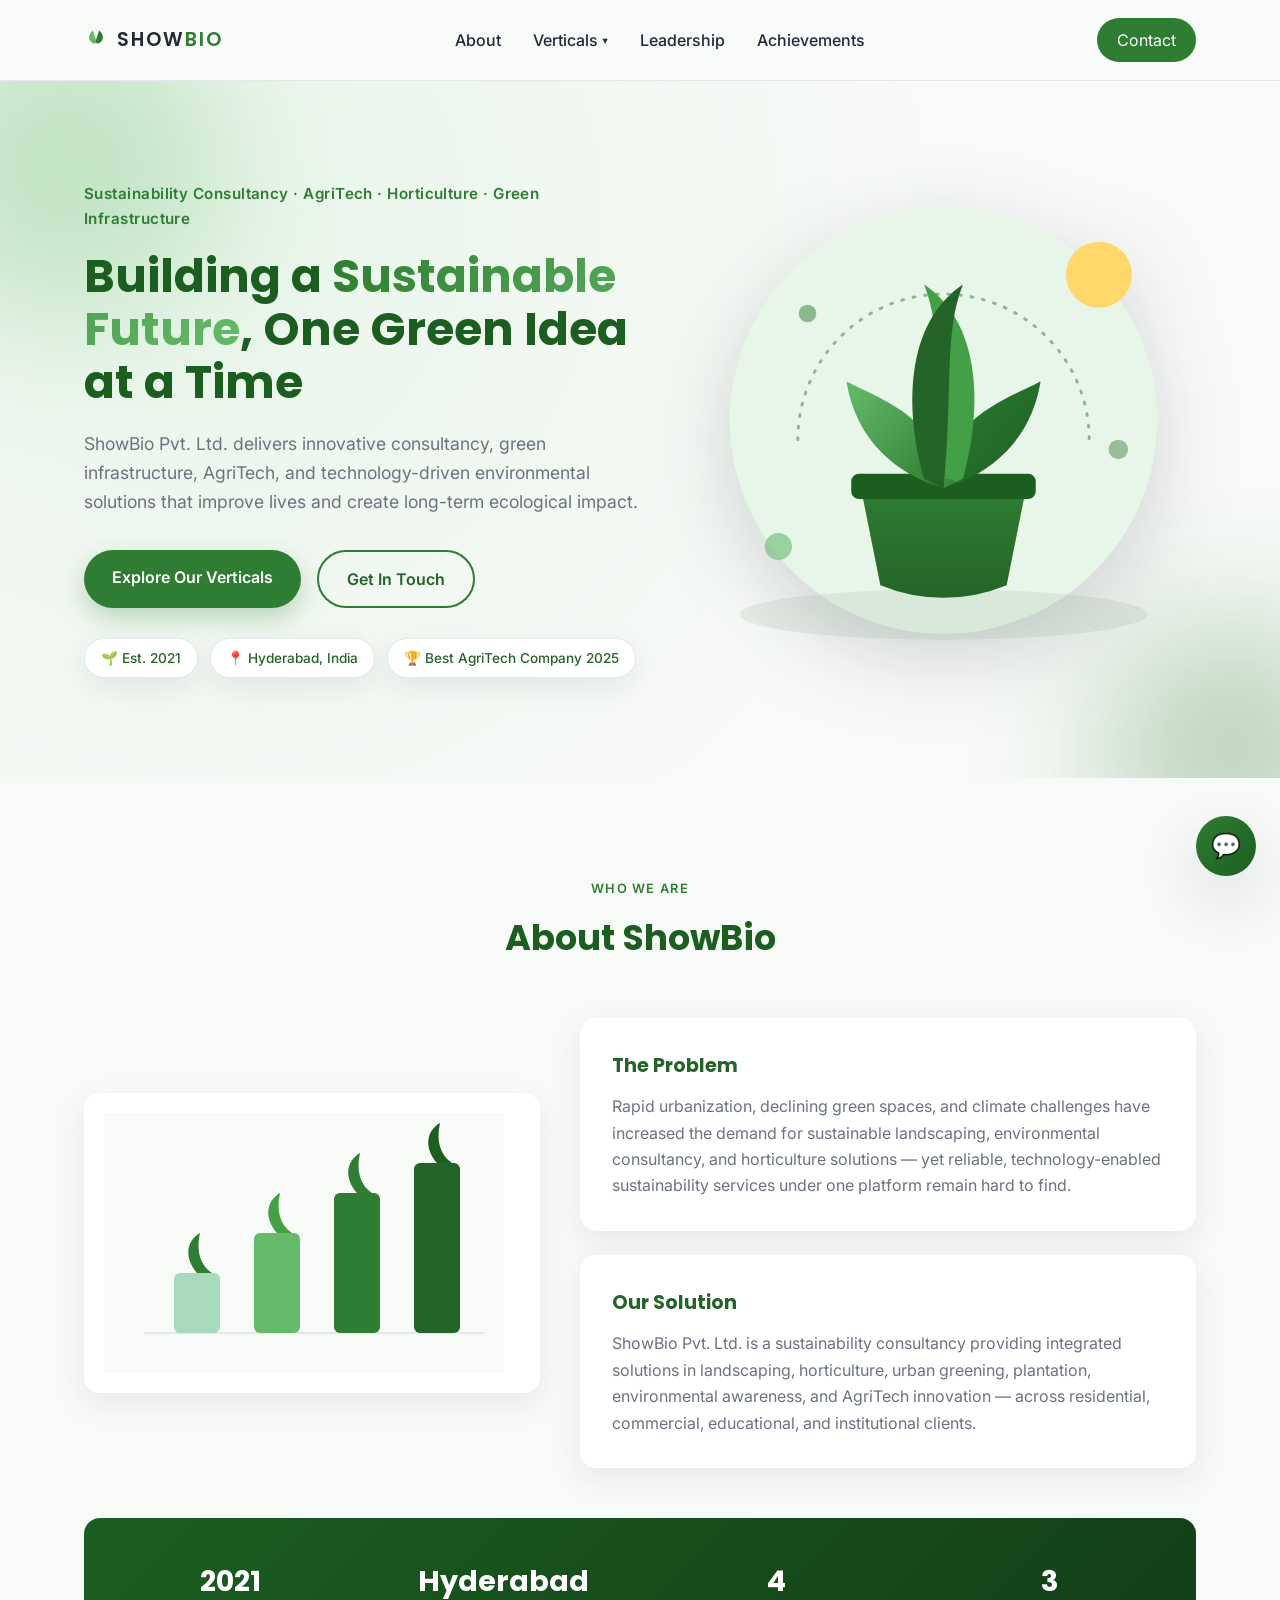
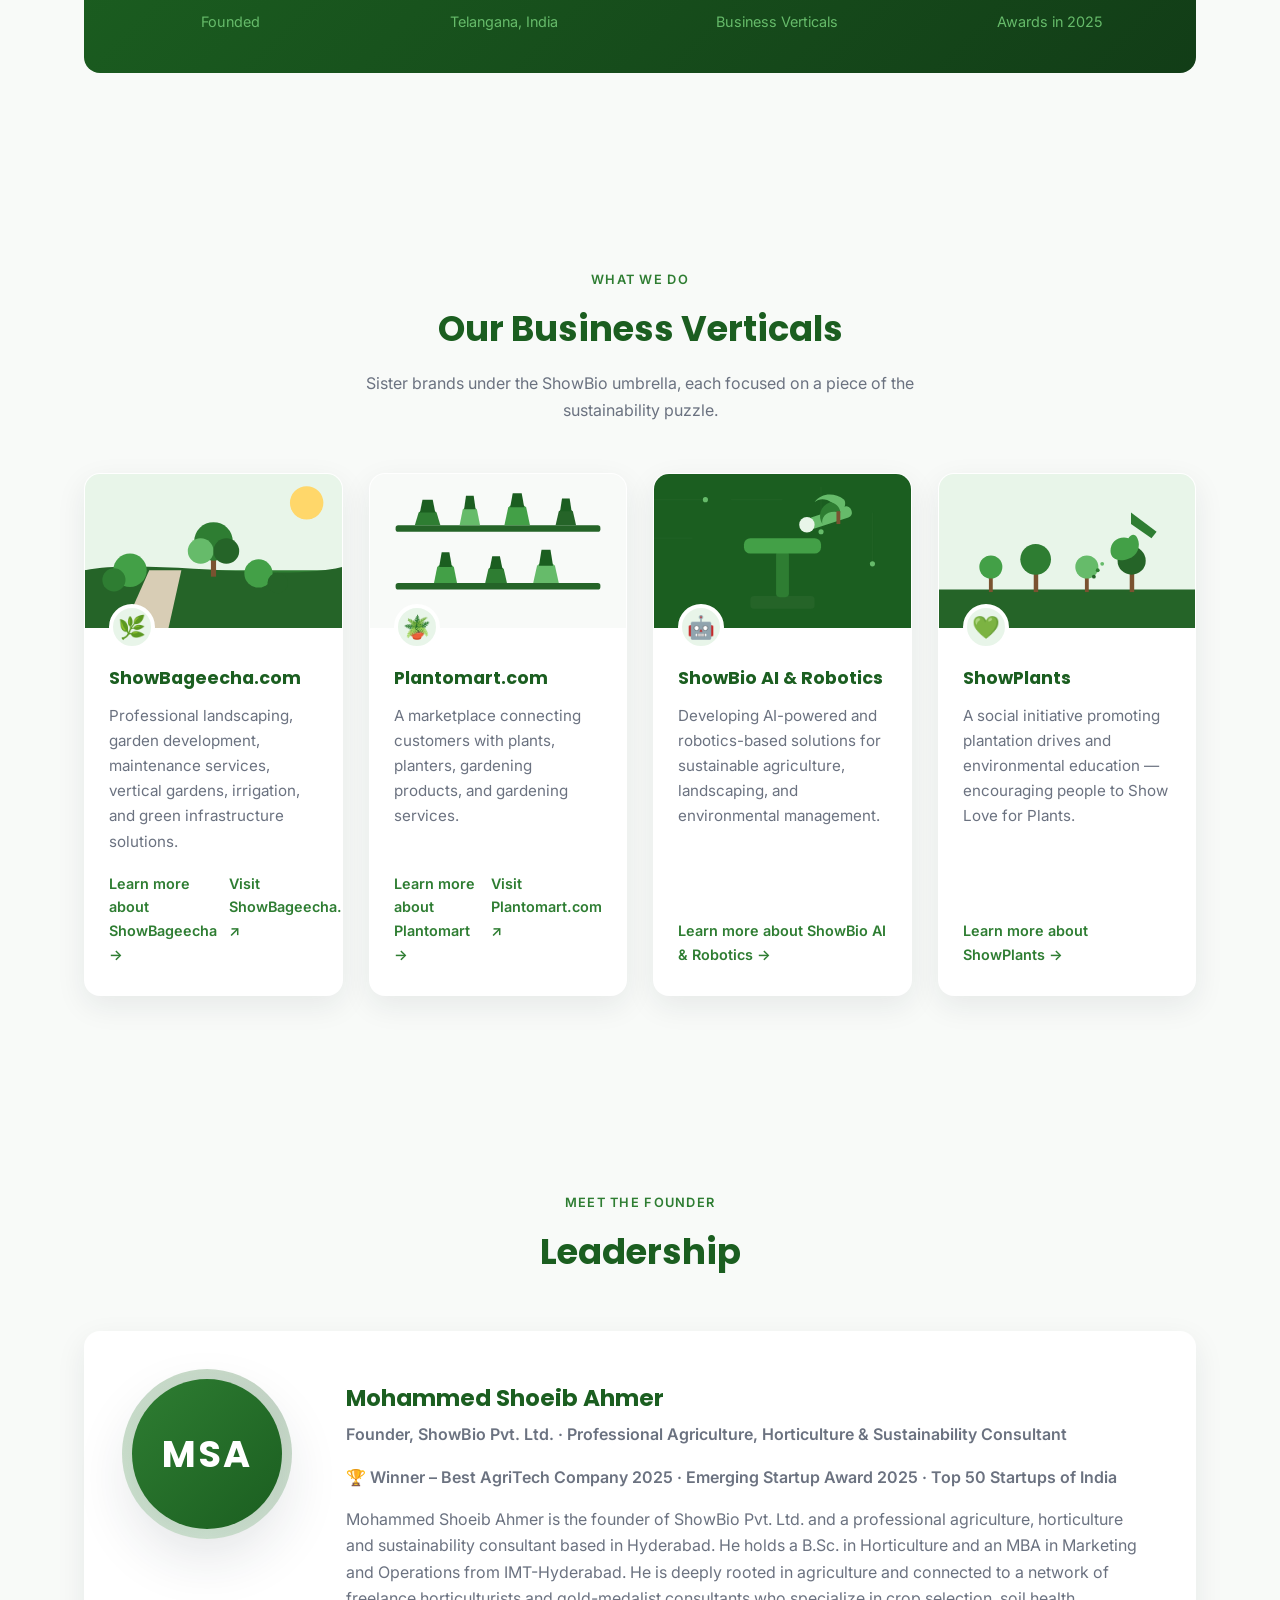
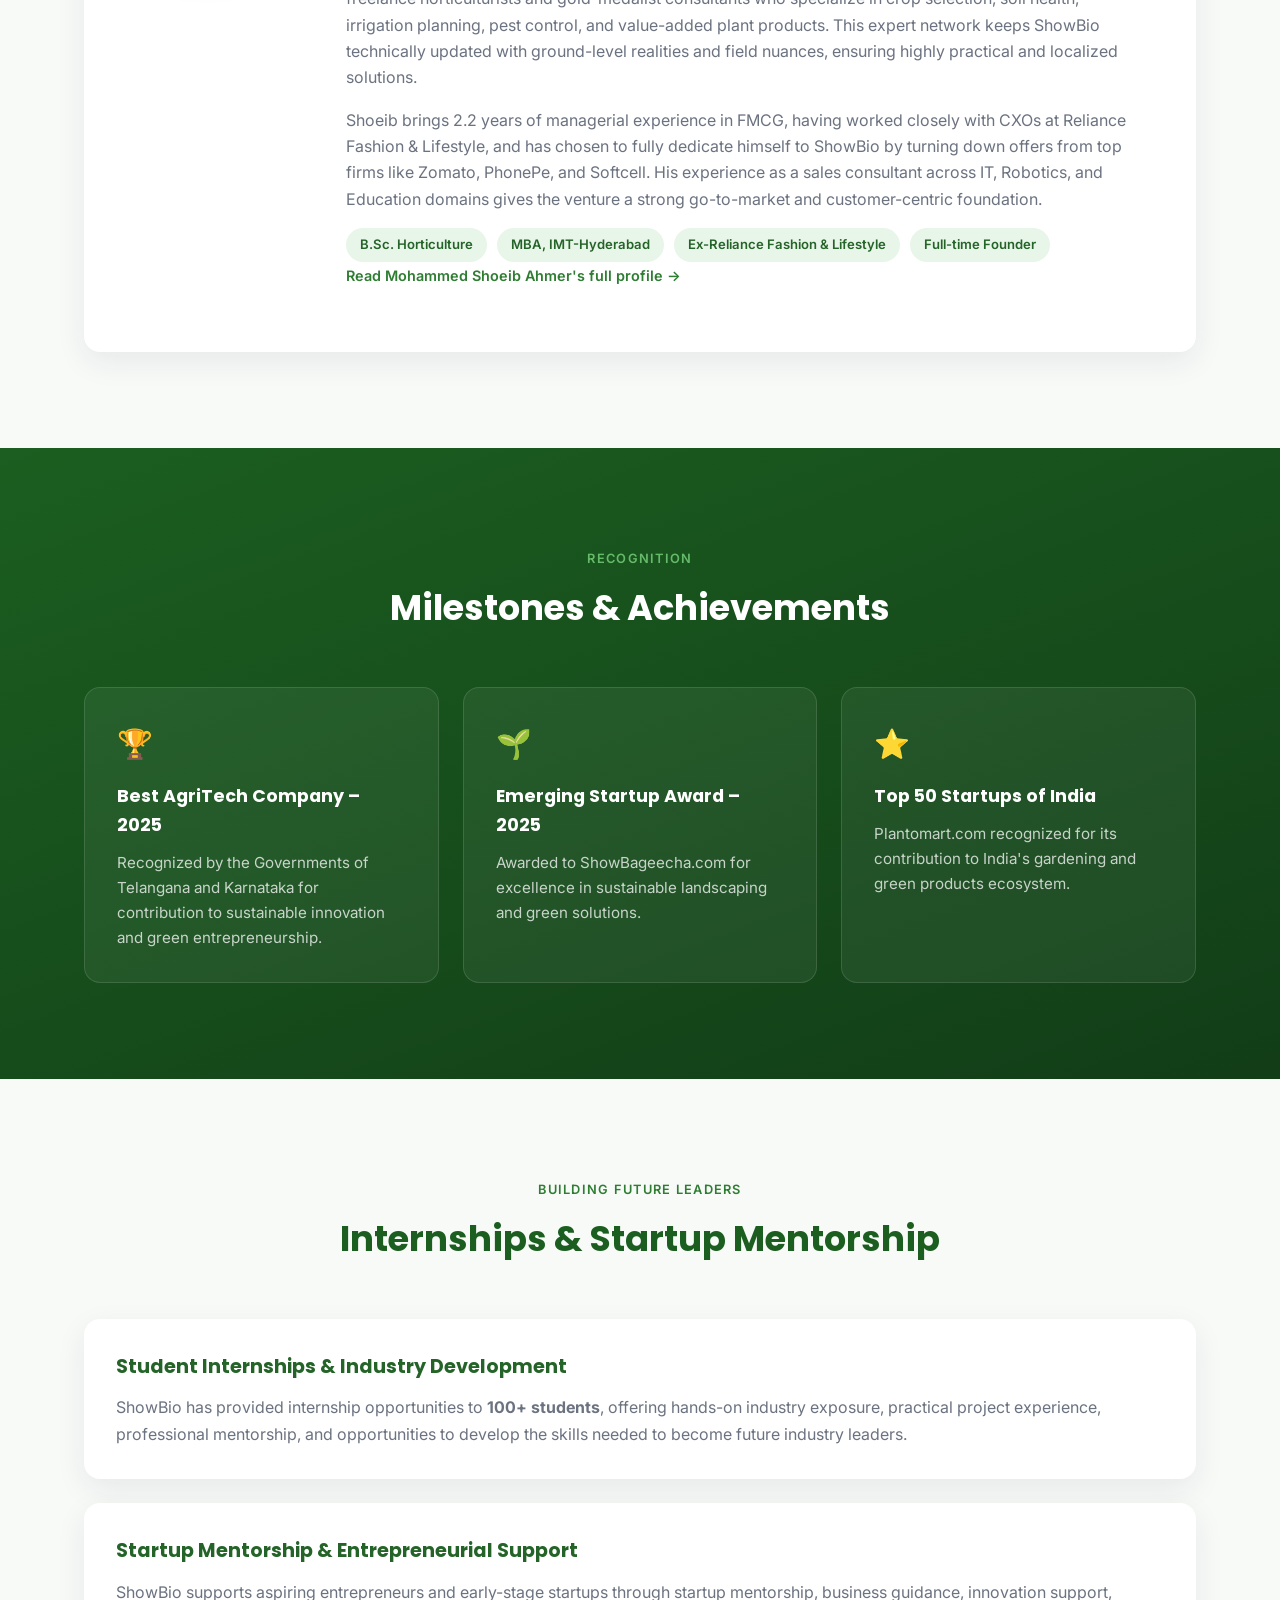
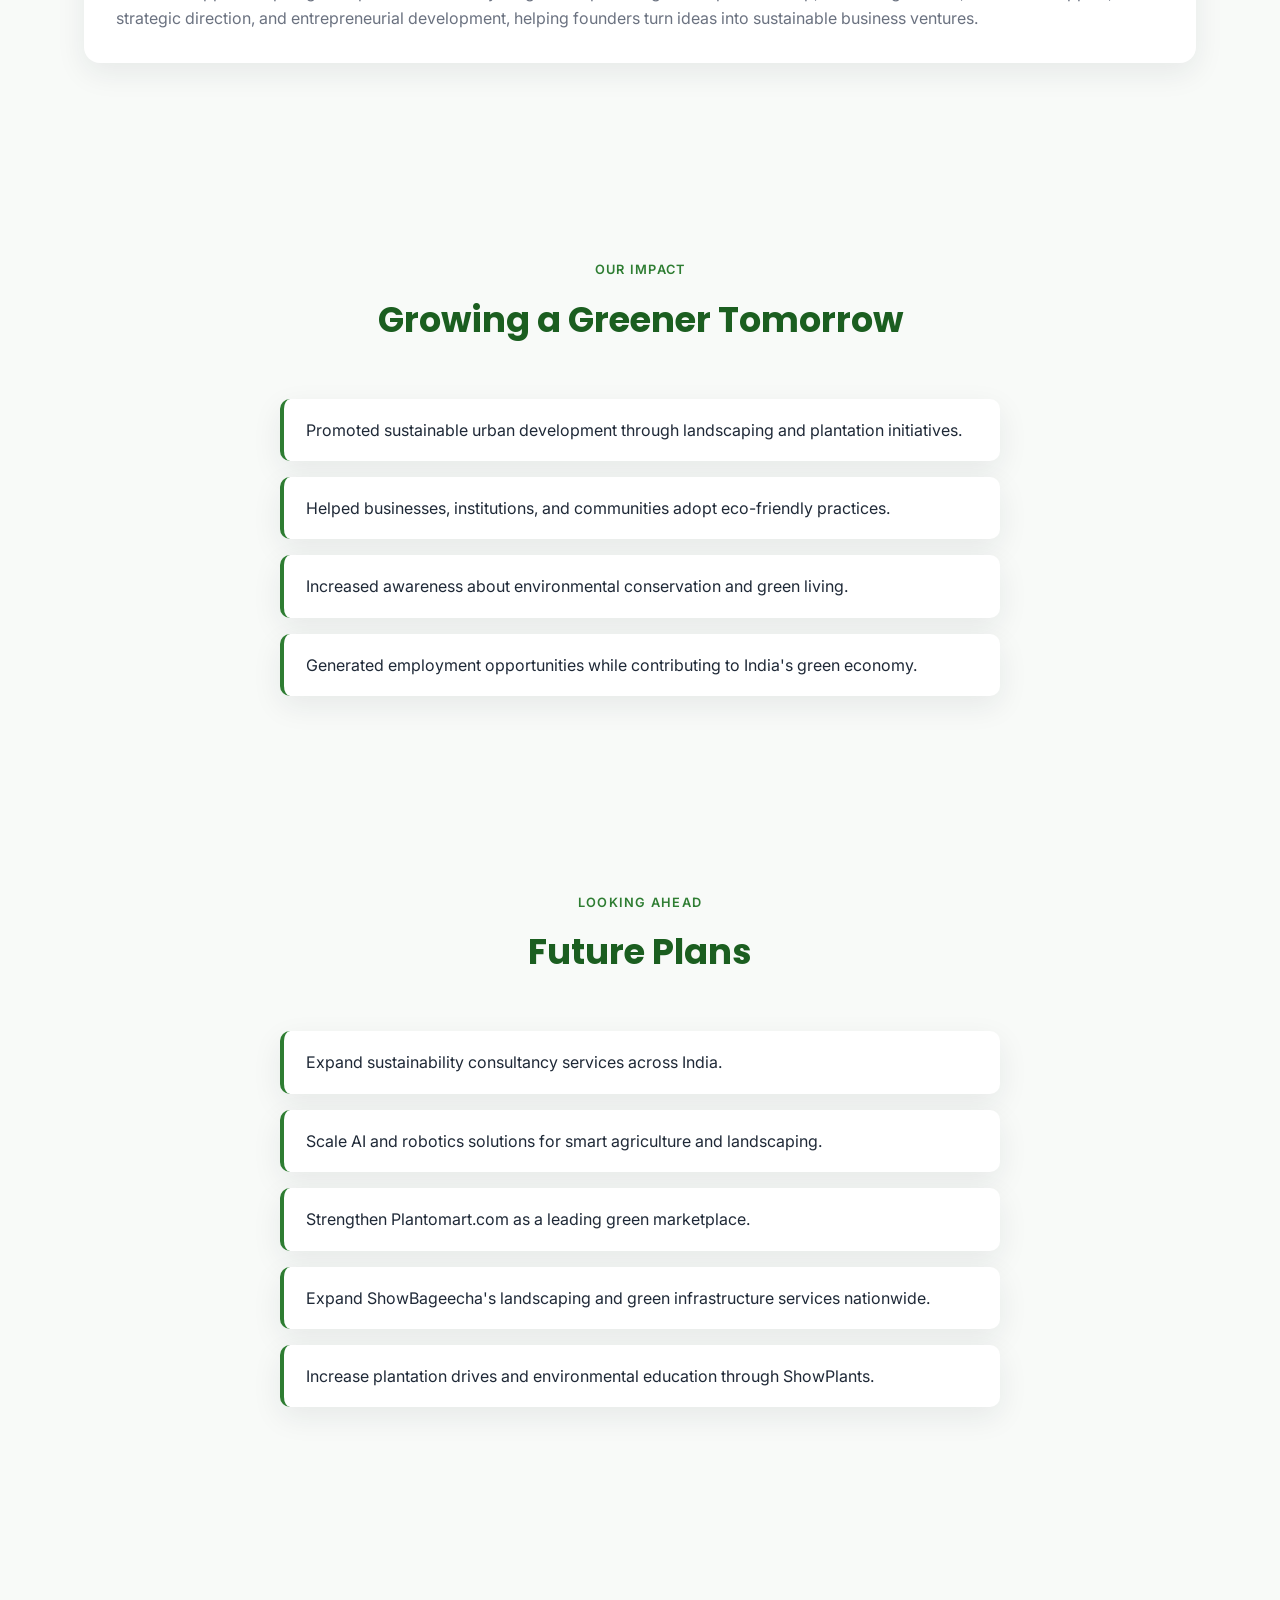
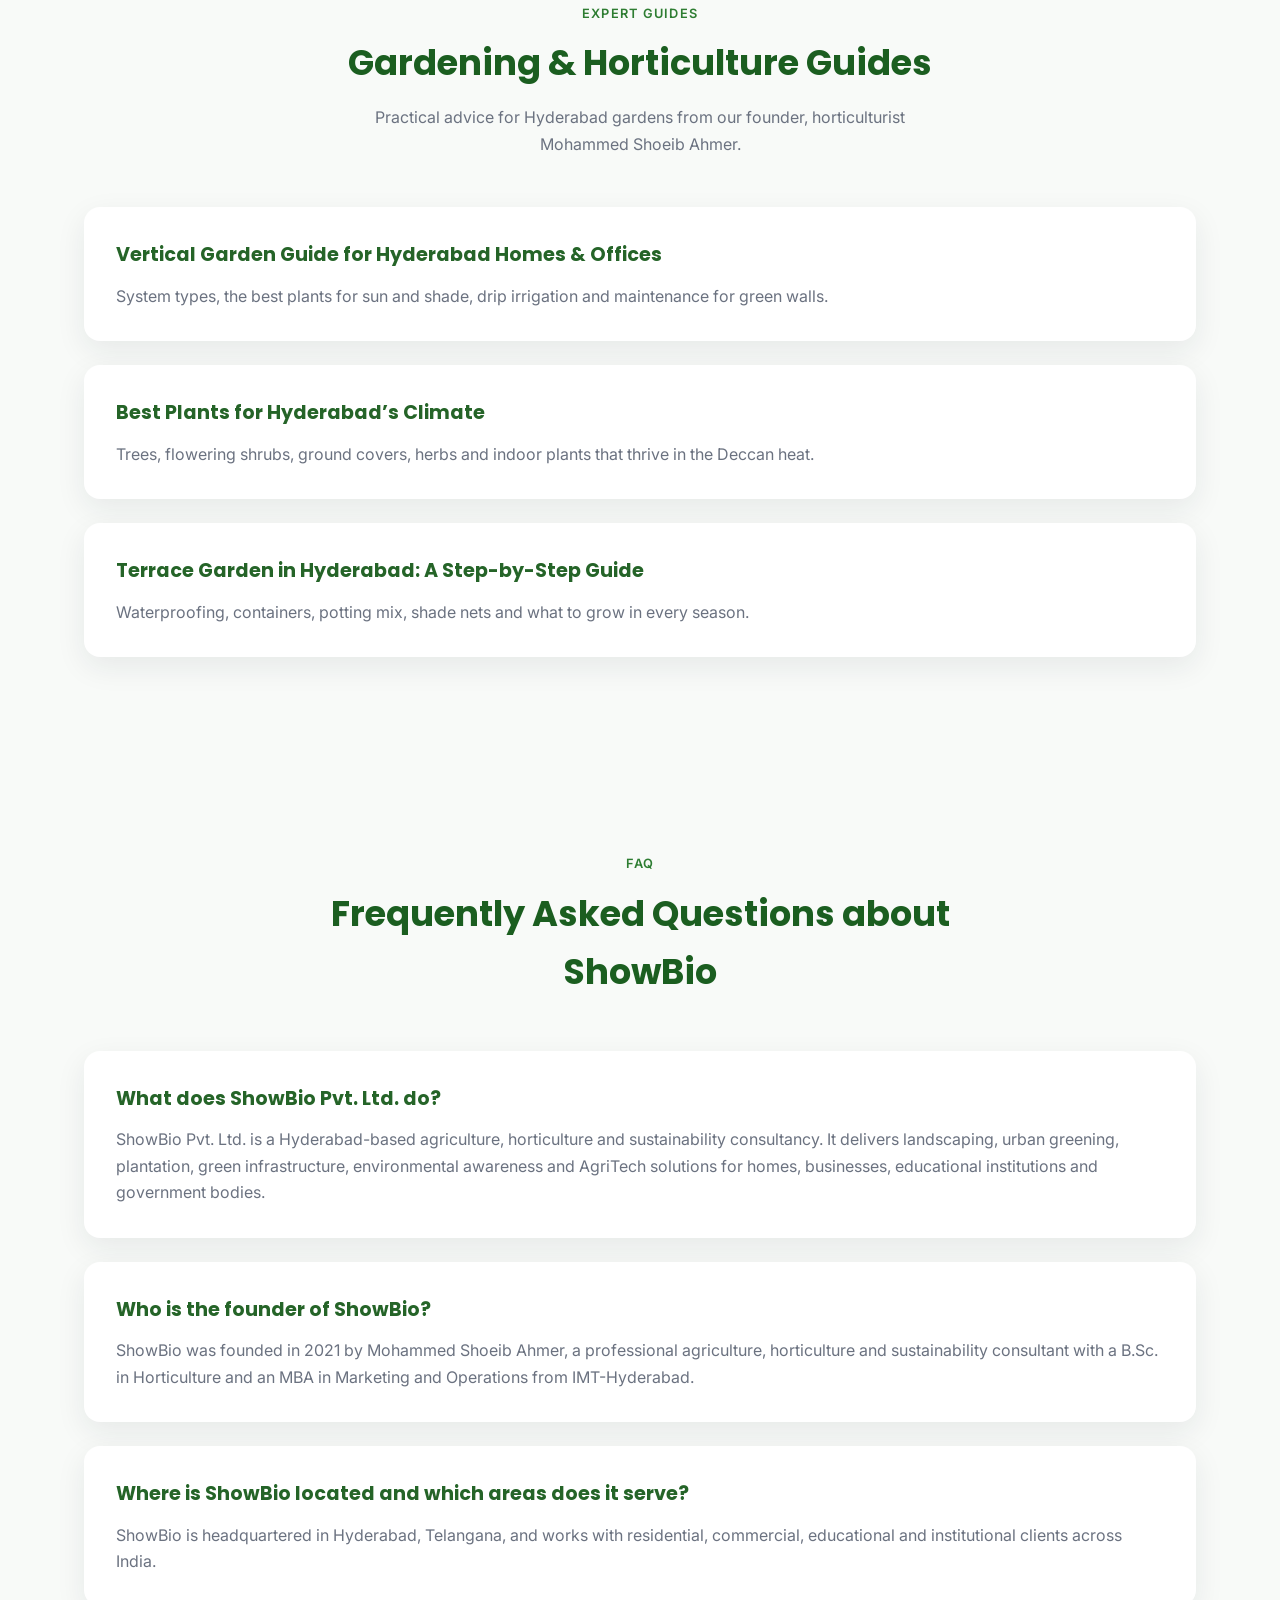
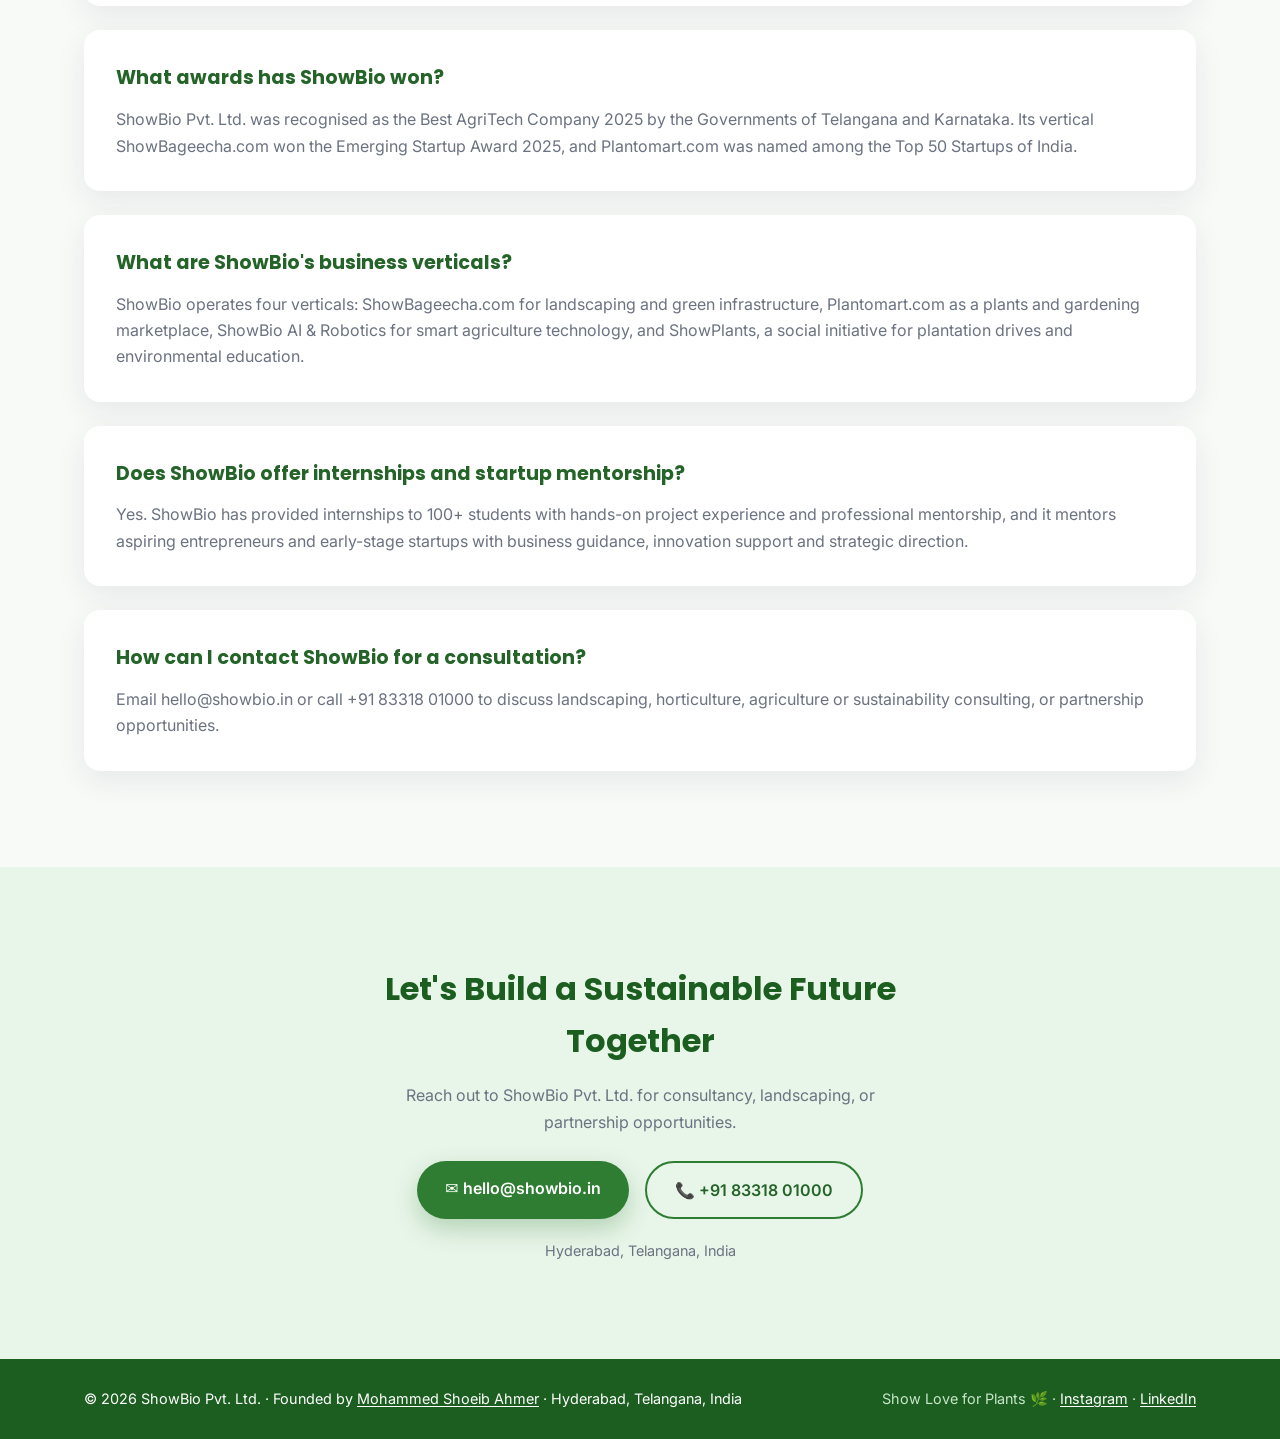
==== commit 66542477: "Add 3 expert gardening guides and Guides section" ====
--- a/index.html
+++ b/index.html
@@ -429,6 +429,29 @@
                 </ul>
             </div>
         </section>
+        <section id="guides" class="section about">
+            <div class="container">
+                <div class="section-heading reveal">
+                    <span class="tag">Expert Guides</span>
+                    <h2>Gardening &amp; Horticulture Guides</h2>
+                    <p class="section-sub">Practical advice for Hyderabad gardens from our founder, horticulturist Mohammed Shoeib Ahmer.</p>
+                </div>
+                <div class="about-grid">
+                    <article class="about-card reveal">
+                        <h3><a href="vertical-garden-guide-hyderabad.html">Vertical Garden Guide for Hyderabad Homes &amp; Offices</a></h3>
+                        <p>System types, the best plants for sun and shade, drip irrigation and maintenance for green walls.</p>
+                    </article>
+                    <article class="about-card reveal">
+                        <h3><a href="best-plants-for-hyderabad-climate.html">Best Plants for Hyderabad&rsquo;s Climate</a></h3>
+                        <p>Trees, flowering shrubs, ground covers, herbs and indoor plants that thrive in the Deccan heat.</p>
+                    </article>
+                    <article class="about-card reveal">
+                        <h3><a href="terrace-garden-guide-hyderabad.html">Terrace Garden in Hyderabad: A Step-by-Step Guide</a></h3>
+                        <p>Waterproofing, containers, potting mix, shade nets and what to grow in every season.</p>
+                    </article>
+                </div>
+            </div>
+        </section>
         <section id="faq" class="section about">
             <div class="container">
                 <div class="section-heading reveal">
